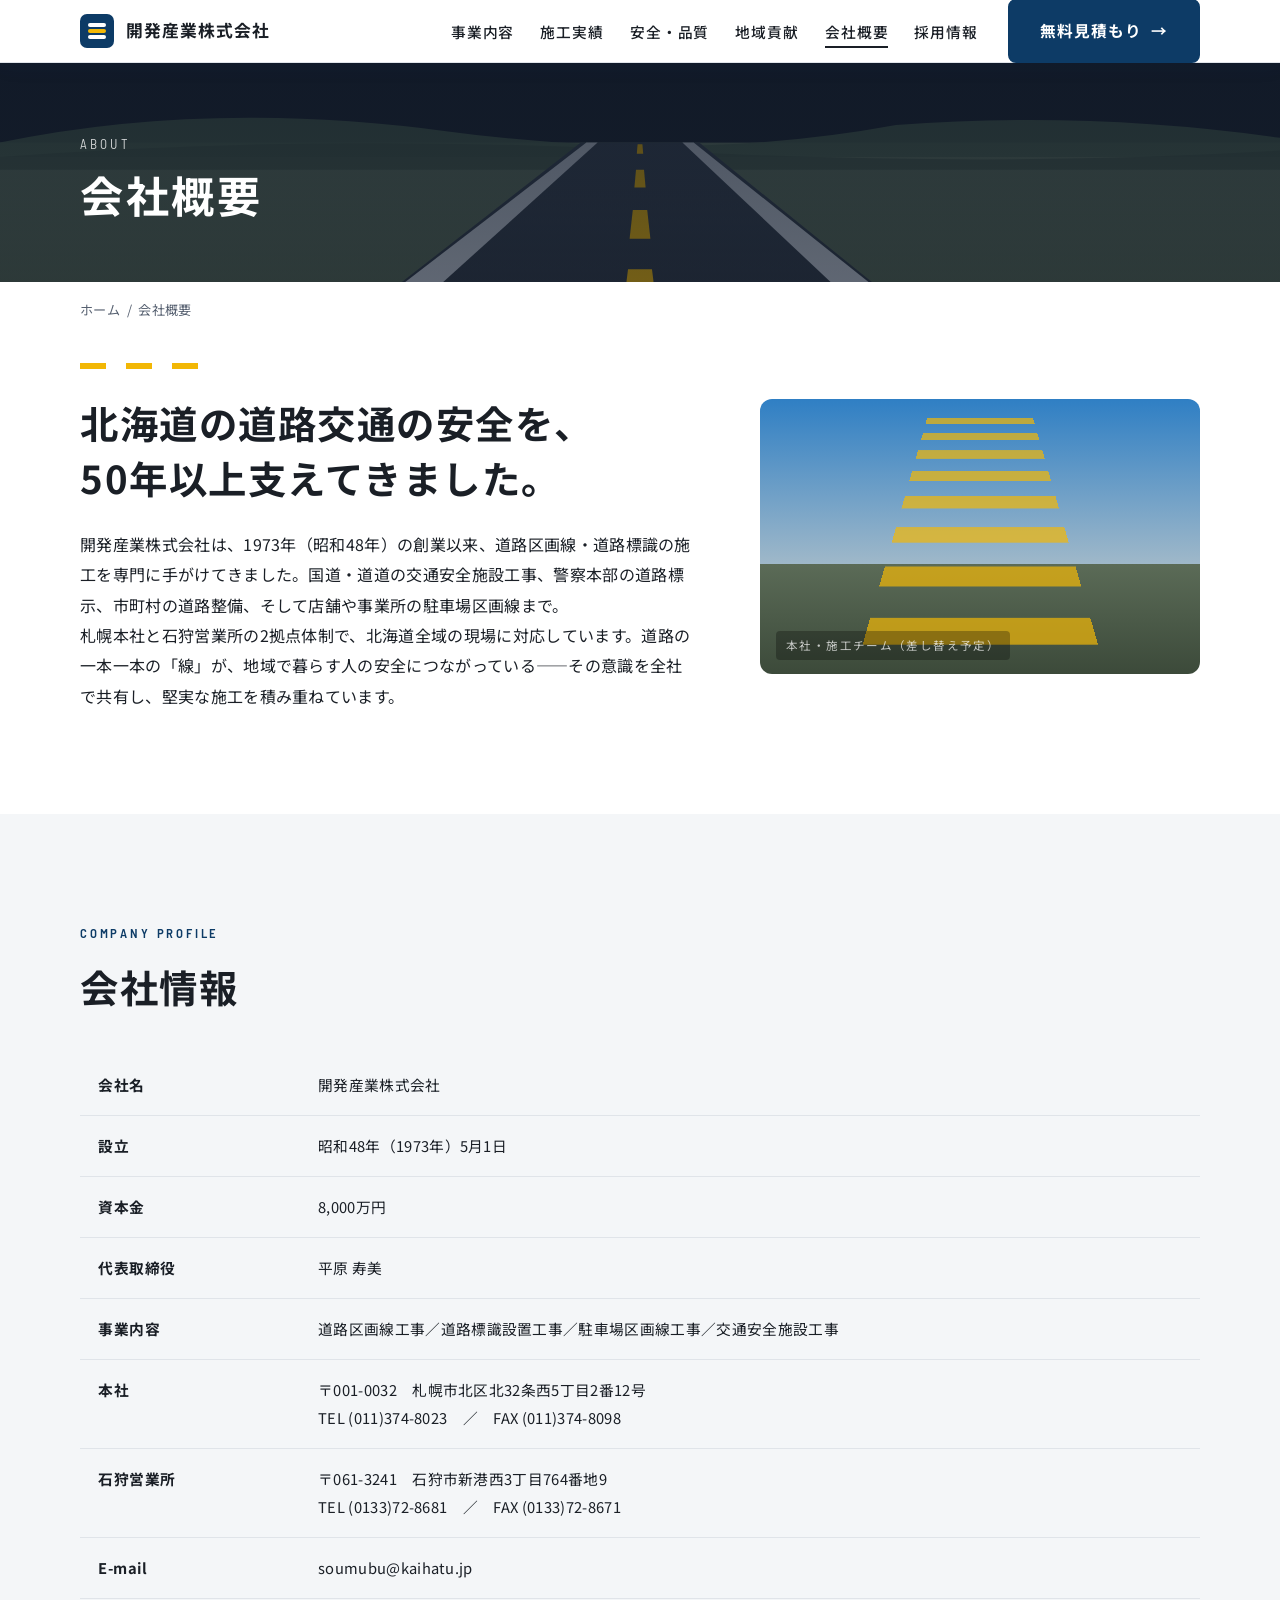
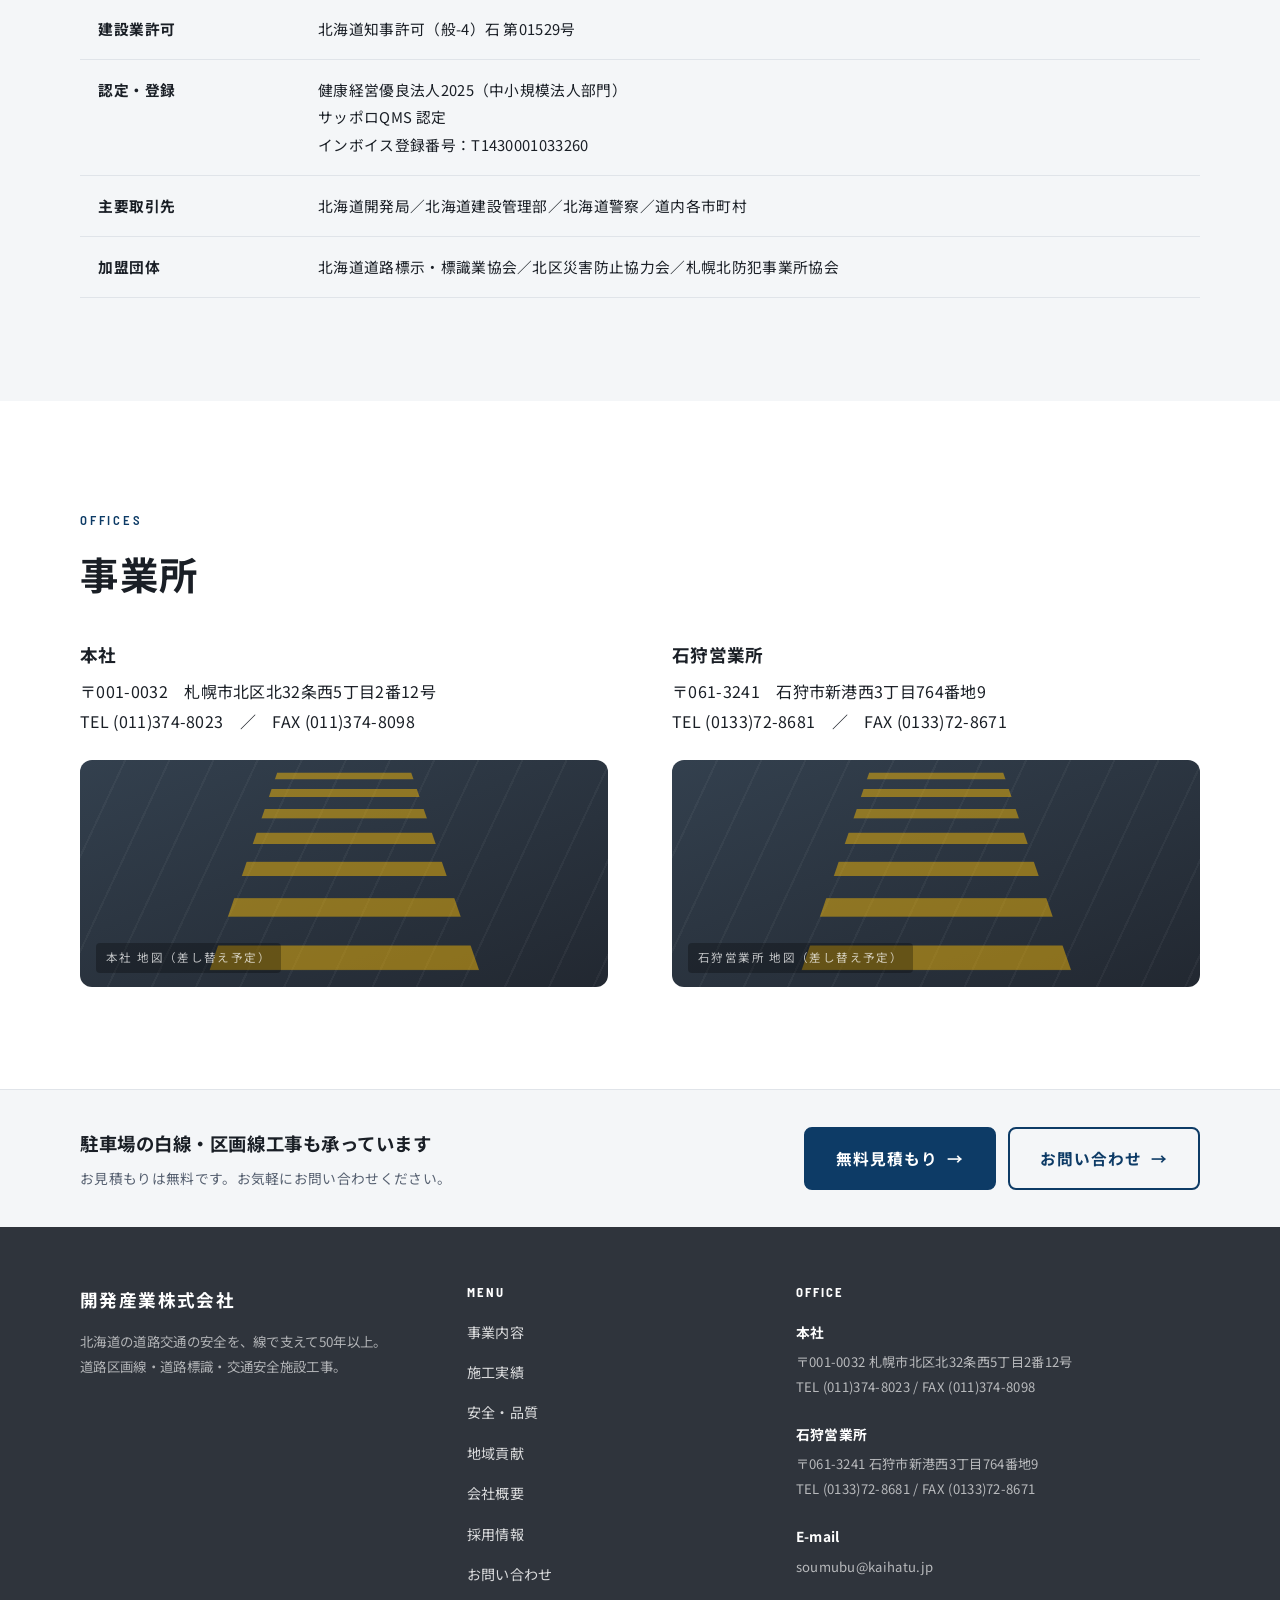
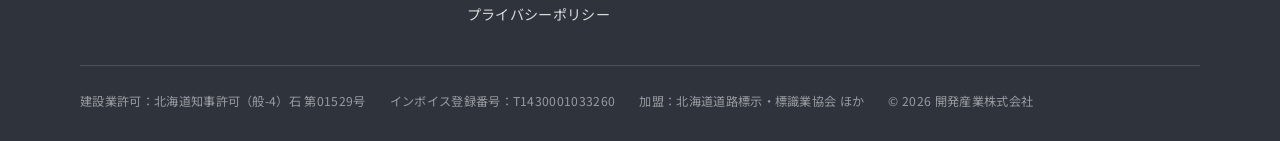
==== about.html @ c60a8283 "Initial commit" ====
<!DOCTYPE html>
<html lang="ja">
<head>
<meta charset="UTF-8">
<meta name="viewport" content="width=device-width, initial-scale=1">
<title>会社概要｜開発産業株式会社</title>
<meta name="description" content="開発産業株式会社の会社概要。1973年（昭和48年）創業、資本金8,000万円。北海道札幌市の道路区画線工事・道路標識設置工事の専門会社。建設業許可・認定・主要取引先を掲載。">
<link rel="preconnect" href="https://fonts.googleapis.com">
<link rel="preconnect" href="https://fonts.gstatic.com" crossorigin>
<link href="https://fonts.googleapis.com/css2?family=Barlow+Semi+Condensed:wght@500;600;700&family=Noto+Sans+JP:wght@400;500;700&display=swap" rel="stylesheet">
<link rel="stylesheet" href="assets/css/style.css">
</head>
<body>
<a class="skip-link" href="#main">本文へスキップ</a>

<header class="site-header is-sub">
  <div class="container">
    <a class="brand" href="index.html" aria-label="開発産業株式会社 トップページ">
      <span class="brand__mark"><span></span></span>
      <span class="brand__name">開発産業株式会社</span>
    </a>
    <button class="nav-toggle" aria-label="メニューを開く" aria-expanded="false" aria-controls="gnav"><span></span><span></span><span></span></button>
    <nav class="gnav" id="gnav" aria-label="グローバルナビゲーション">
      <ul class="gnav__list">
        <li><a href="business.html">事業内容</a></li>
        <li><a href="works.html">施工実績</a></li>
        <li><a href="safety.html">安全・品質</a></li>
        <li><a href="contribution.html">地域貢献</a></li>
        <li><a href="about.html" aria-current="page">会社概要</a></li>
        <li><a href="recruit.html">採用情報</a></li>
      </ul>
      <div class="gnav__cta">
        <a class="btn" href="contact.html">無料見積もり<span class="arw" aria-hidden="true">→</span></a>
      </div>
    </nav>
  </div>
</header>
<div class="nav-scrim" aria-hidden="true"></div>

<main id="main">
  <section class="page-hero">
    <div class="container">
      <p class="page-hero__en">About</p>
      <h1 class="page-hero__title">会社概要</h1>
    </div>
  </section>
  <div class="container"><nav class="breadcrumb" aria-label="パンくずリスト"><a href="index.html">ホーム</a><span aria-hidden="true">/</span>会社概要</nav></div>

  <section class="section" style="padding-top:24px">
    <div class="container">
      <div class="split split--7-5">
        <div class="reveal">
          <div class="roadline" aria-hidden="true"></div>
          <h2 class="section-title">北海道の道路交通の安全を、<br>50年以上支えてきました。</h2>
          <p>開発産業株式会社は、1973年（昭和48年）の創業以来、道路区画線・道路標識の施工を専門に手がけてきました。国道・道道の交通安全施設工事、警察本部の道路標示、市町村の道路整備、そして店舗や事業所の駐車場区画線まで。</p>
          <p>札幌本社と石狩営業所の2拠点体制で、北海道全域の現場に対応しています。道路の一本一本の「線」が、地域で暮らす人の安全につながっている——その意識を全社で共有し、堅実な施工を積み重ねています。</p>
        </div>
        <div class="reveal d1"><div class="media media--sky" data-label="本社・施工チーム（差し替え予定）"></div></div>
      </div>
    </div>
  </section>

  <section class="section section--soft" aria-labelledby="outline-h">
    <div class="container">
      <p class="eyebrow">Company profile</p>
      <h2 class="section-title" id="outline-h">会社情報</h2>
      <div class="table-scroll mt-m reveal">
        <table class="dl-table">
          <tbody>
            <tr><th>会社名</th><td>開発産業株式会社</td></tr>
            <tr><th>設立</th><td>昭和48年（1973年）5月1日</td></tr>
            <tr><th>資本金</th><td>8,000万円</td></tr>
            <tr><th>代表取締役</th><td>平原 寿美</td></tr>
            <tr><th>事業内容</th><td>道路区画線工事／道路標識設置工事／駐車場区画線工事／交通安全施設工事</td></tr>
            <tr><th>本社</th><td>〒001-0032　札幌市北区北32条西5丁目2番12号<br>TEL (011)374-8023　／　FAX (011)374-8098</td></tr>
            <tr><th>石狩営業所</th><td>〒061-3241　石狩市新港西3丁目764番地9<br>TEL (0133)72-8681　／　FAX (0133)72-8671</td></tr>
            <tr><th>E-mail</th><td>soumubu@kaihatu.jp</td></tr>
            <tr><th>建設業許可</th><td>北海道知事許可（般-4）石 第01529号</td></tr>
            <tr><th>認定・登録</th><td>健康経営優良法人2025（中小規模法人部門）<br>サッポロQMS 認定<br>インボイス登録番号：T1430001033260</td></tr>
            <tr><th>主要取引先</th><td>北海道開発局／北海道建設管理部／北海道警察／道内各市町村</td></tr>
            <tr><th>加盟団体</th><td>北海道道路標示・標識業協会／北区災害防止協力会／札幌北防犯事業所協会</td></tr>
          </tbody>
        </table>
      </div>
    </div>
  </section>

  <section class="section" aria-labelledby="offices-h">
    <div class="container">
      <p class="eyebrow">Offices</p>
      <h2 class="section-title" id="offices-h">事業所</h2>
      <div class="split mt-m">
        <div class="reveal">
          <h3 style="font-size:1.1rem;margin-bottom:8px">本社</h3>
          <p>〒001-0032　札幌市北区北32条西5丁目2番12号<br>TEL (011)374-8023　／　FAX (011)374-8098</p>
          <div class="media media--wide mt-s" data-label="本社 地図（差し替え予定）"></div>
        </div>
        <div class="reveal d1">
          <h3 style="font-size:1.1rem;margin-bottom:8px">石狩営業所</h3>
          <p>〒061-3241　石狩市新港西3丁目764番地9<br>TEL (0133)72-8681　／　FAX (0133)72-8671</p>
          <div class="media media--wide mt-s" data-label="石狩営業所 地図（差し替え予定）"></div>
        </div>
      </div>
    </div>
  </section>
</main>

<section class="cta-mini">
  <div class="container cta-mini__inner">
    <div class="cta-mini__txt">
      <b>駐車場の白線・区画線工事も承っています</b>
      <span>お見積もりは無料です。お気軽にお問い合わせください。</span>
    </div>
    <div class="cta-mini__btns">
      <a class="btn" href="contact.html">無料見積もり<span class="arw" aria-hidden="true">→</span></a>
      <a class="btn btn--outline" href="contact.html">お問い合わせ<span class="arw" aria-hidden="true">→</span></a>
    </div>
  </div>
</section>

<footer class="site-footer">
  <div class="container">
    <div class="footer-top">
      <div class="footer-brand">
        <div class="footer-brand__name">開発産業株式会社</div>
        <p>北海道の道路交通の安全を、線で支えて50年以上。<br>道路区画線・道路標識・交通安全施設工事。</p>
      </div>
      <nav class="footer-nav" aria-label="フッターナビゲーション">
        <h4>Menu</h4>
        <ul>
          <li><a href="business.html">事業内容</a></li>
          <li><a href="works.html">施工実績</a></li>
          <li><a href="safety.html">安全・品質</a></li>
          <li><a href="contribution.html">地域貢献</a></li>
          <li><a href="about.html">会社概要</a></li>
          <li><a href="recruit.html">採用情報</a></li>
          <li><a href="contact.html">お問い合わせ</a></li>
          <li><a href="privacy.html">プライバシーポリシー</a></li>
        </ul>
      </nav>
      <div class="footer-office">
        <h4>Office</h4>
        <div class="footer-office__block"><b>本社</b><p>〒001-0032 札幌市北区北32条西5丁目2番12号<br>TEL (011)374-8023 / FAX (011)374-8098</p></div>
        <div class="footer-office__block"><b>石狩営業所</b><p>〒061-3241 石狩市新港西3丁目764番地9<br>TEL (0133)72-8681 / FAX (0133)72-8671</p></div>
        <div class="footer-office__block"><b>E-mail</b><p>soumubu@kaihatu.jp</p></div>
      </div>
    </div>
    <div class="footer-bottom">
      <span>建設業許可：北海道知事許可（般-4）石 第01529号</span>
      <span>インボイス登録番号：T1430001033260</span>
      <span>加盟：北海道道路標示・標識業協会 ほか</span>
      <span>&copy; <span data-year>2026</span> 開発産業株式会社</span>
    </div>
  </div>
</footer>

<script src="assets/js/main.js"></script>
</body>
</html>
---- assets/css/style.css ----
/* =============================================================
   開発産業株式会社 — サイト共通スタイル
   デザイン方針: REFERENCE_ANALYSIS.md 18章に準拠
   ベース白 / テキスト濃グレー / アクセント濃紺(信頼・安全)
   路面標示イエローは差し色のみ / 角丸統一 / 余白大きめ
   ============================================================= */

/* ---------- design tokens ---------- */
:root{
  --c-bg:        #ffffff;
  --c-bg-soft:   #f4f6f8;
  --c-bg-softer: #eef1f4;
  --c-text:      #1a1f26;
  --c-text-mut:  #566070;
  --c-line:      #e0e4e9;
  --c-accent:    #0d3b66;   /* 濃紺 = 信頼 / 安全 */
  --c-accent-d:  #09294a;
  --c-link:      #1560bd;
  --c-asphalt:   #23272d;   /* アスファルト調 */
  --c-asphalt-2: #2f343c;
  --c-yellow:    #f2b705;   /* 路面標示イエロー(限定) */

  --maxw: 1200px;
  --radius: 12px;
  --radius-s: 8px;
  --gutter: 20px;

  --space-section: clamp(64px, 8vw, 120px);

  --font-jp: "Noto Sans JP", "Hiragino Kaku Gothic ProN", "Yu Gothic", "Meiryo", sans-serif;
  --font-en: "Barlow Semi Condensed", "Arial Narrow", var(--font-jp);

  --ease: cubic-bezier(.22,1,.36,1);
  --header-h: 76px;
}

*,*::before,*::after{ box-sizing:border-box; }

html{ scroll-behavior:smooth; -webkit-text-size-adjust:100%; }

body{
  margin:0;
  font-family:var(--font-jp);
  font-size:16px;
  line-height:1.9;
  color:var(--c-text);
  background:var(--c-bg);
  letter-spacing:.02em;
  -webkit-font-smoothing:antialiased;
}

img{ max-width:100%; height:auto; display:block; }
a{ color:inherit; text-decoration:none; }
h1,h2,h3,h4{ line-height:1.45; font-weight:700; margin:0; }
p{ margin:0; }
ul{ margin:0; padding:0; list-style:none; }

.skip-link{
  position:absolute; left:12px; top:-60px; z-index:200;
  background:var(--c-accent); color:#fff; padding:10px 18px; border-radius:var(--radius-s);
  transition:top .2s var(--ease);
}
.skip-link:focus{ top:12px; }

/* ---------- layout helpers ---------- */
.container{
  width:100%;
  max-width:var(--maxw);
  margin-inline:auto;
  padding-inline:var(--gutter);
}
@media (min-width:1024px){
  .container{ padding-inline:40px; }
}

.section{ padding-block:var(--space-section); }
.section--soft{ background:var(--c-bg-soft); }

.eyebrow{
  display:inline-block;
  font-family:var(--font-en);
  font-size:.8rem;
  font-weight:600;
  letter-spacing:.22em;
  text-transform:uppercase;
  color:var(--c-accent);
  margin-bottom:14px;
}
.section-title{
  font-size:clamp(1.55rem, 1.05rem + 1.9vw, 2.4rem);
  letter-spacing:.04em;
  margin-bottom:.6em;
}
.lead{
  font-size:clamp(1.02rem, .98rem + .4vw, 1.2rem);
  color:var(--c-text-mut);
  max-width:44em;
}

/* road-line divider (道路センターライン風・限定使用) */
.roadline{
  height:6px; width:0;
  background:repeating-linear-gradient(90deg,var(--c-yellow) 0 26px,transparent 26px 46px);
  transition:width 1.1s var(--ease);
  margin-bottom:26px;
}
.is-visible .roadline,.roadline.is-visible{ width:120px; }

/* ---------- buttons ---------- */
.btn{
  --bg:var(--c-accent); --fg:#fff;
  display:inline-flex; align-items:center; gap:.6em;
  padding:15px 30px;
  font-family:var(--font-jp); font-size:.98rem; font-weight:700;
  letter-spacing:.06em;
  color:var(--fg); background:var(--bg);
  border:2px solid var(--bg); border-radius:var(--radius-s);
  cursor:pointer;
  transition:background .25s var(--ease),transform .25s var(--ease),color .25s var(--ease);
}
.btn .arw{ transition:transform .25s var(--ease); }
.btn:hover{ background:var(--c-accent-d); border-color:var(--c-accent-d); }
.btn:hover .arw{ transform:translateX(4px); }
.btn--outline{ --bg:transparent; --fg:var(--c-accent); border-color:var(--c-accent); }
.btn--outline:hover{ --fg:#fff; background:var(--c-accent); }
.btn--light{ --bg:#fff; --fg:var(--c-accent); border-color:#fff; }
.btn--light:hover{ background:transparent; --fg:#fff; border-color:#fff; }
.btn--lg{ padding:18px 40px; font-size:1.02rem; }

.textlink{
  display:inline-flex; align-items:center; gap:.5em;
  font-weight:700; color:var(--c-accent); letter-spacing:.06em;
}
.textlink .arw{ transition:transform .25s var(--ease); }
.textlink:hover .arw{ transform:translateX(4px); }

/* =============================================================
   HEADER
   ============================================================= */
.site-header{
  position:fixed; inset:0 0 auto 0; z-index:100;
  height:var(--header-h);
  display:flex; align-items:center;
  background:rgba(255,255,255,0);
  transition:background .3s var(--ease),height .3s var(--ease),box-shadow .3s var(--ease);
}
.site-header .container{ display:flex; align-items:center; justify-content:space-between; gap:24px; }
.site-header.is-solid,
.site-header.is-sub{
  background:#fff;
  height:62px;
  box-shadow:0 1px 0 var(--c-line),0 6px 20px rgba(13,59,102,.06);
}

.brand{ display:flex; align-items:center; gap:12px; }
.brand__mark{
  width:34px; height:34px; flex:none;
  border-radius:7px;
  background:var(--c-accent);
  display:grid; place-items:center;
}
.brand__mark span{
  display:block; width:18px; height:4px; border-radius:2px;
  background:var(--c-yellow);
  box-shadow:0 6px 0 #fff, 0 -6px 0 #fff;
}
.brand__name{ font-weight:700; font-size:1.05rem; letter-spacing:.06em; color:var(--c-text); white-space:nowrap; }
.site-header:not(.is-solid):not(.is-sub) .brand__name{ color:#fff; }
.site-header:not(.is-solid):not(.is-sub) .brand__mark{ background:#fff; }
.site-header:not(.is-solid):not(.is-sub) .brand__mark span{ background:var(--c-accent); box-shadow:0 6px 0 #fff,0 -6px 0 #fff; }

.gnav{ display:flex; align-items:center; gap:30px; }
.gnav__list{ display:flex; gap:26px; }
.gnav__list a{
  font-size:.92rem; font-weight:500; letter-spacing:.06em; color:var(--c-text);
  padding:6px 0; position:relative;
}
.site-header:not(.is-solid):not(.is-sub) .gnav__list a{ color:#fff; }
.gnav__list a::after{
  content:""; position:absolute; left:0; right:100%; bottom:0; height:2px;
  background:currentColor; transition:right .28s var(--ease);
}
.gnav__list a:hover::after,.gnav__list a[aria-current="page"]::after{ right:0; }

.nav-toggle{
  display:none;
  width:44px; height:44px; border:0; background:transparent; cursor:pointer;
  flex-direction:column; justify-content:center; gap:6px; padding:0;
}
.nav-toggle span{ display:block; height:2px; width:26px; background:var(--c-text); transition:.3s var(--ease); }
.site-header:not(.is-solid):not(.is-sub) .nav-toggle span{ background:#fff; }

@media (max-width:1023px){
  .nav-toggle{ display:flex; }
  .gnav{
    position:fixed; inset:0 0 0 auto; width:min(84vw,360px);
    background:#fff; flex-direction:column; align-items:stretch; justify-content:flex-start;
    gap:0; padding:88px 28px 32px;
    transform:translateX(100%); transition:transform .35s var(--ease);
    box-shadow:-20px 0 50px rgba(0,0,0,.15);
  }
  body.nav-open .gnav{ transform:translateX(0); }
  .gnav__list{ flex-direction:column; gap:0; }
  .gnav__list a{ color:var(--c-text) !important; padding:16px 4px; border-bottom:1px solid var(--c-line); font-size:1rem; }
  .gnav__list a::after{ display:none; }
  .gnav__cta{ margin-top:24px; display:flex; flex-direction:column; gap:12px; }
  .gnav__cta .btn{ justify-content:center; }
  body.nav-open{ overflow:hidden; }
  .nav-scrim{ position:fixed; inset:0; background:rgba(10,20,35,.45); opacity:0; visibility:hidden; transition:.3s; z-index:99; }
  body.nav-open .nav-scrim{ opacity:1; visibility:visible; }
}

/* =============================================================
   HERO (TOP)
   ============================================================= */
.hero{
  position:relative; min-height:88vh; display:flex; align-items:flex-end;
  padding-top:var(--header-h); overflow:hidden;
  color:#fff;
}
.hero__bg{ position:absolute; inset:0; z-index:0; }
.hero__scene{
  position:absolute; inset:0; opacity:0;
  background-size:cover; background-position:center bottom;
  animation:heroZoom 20s linear infinite alternate;
  transition:opacity 1.2s var(--ease);
}
.hero__scene.is-active{ opacity:1; }
.hero__scene--a{ background-image:linear-gradient(180deg,#123a6b 0%,#1f5c9c 45%,#6f86a0 62%,transparent 62%); }
.hero__scene--b{ background-image:linear-gradient(180deg,#0d3b66 0%,#2f7fc4 46%,#9fb8c9 62%,transparent 62%); }
.hero__scene--c{ background-image:linear-gradient(180deg,#0a1f3a 0%,#274c78 38%,#c98a4b 60%,transparent 60%); }
.hero__road{ position:absolute; inset:0; background:url("../img/hero-road.svg") center bottom/cover no-repeat; }
.hero__scrim{ position:absolute; inset:0; background:linear-gradient(180deg,rgba(6,17,34,.35) 0%,rgba(6,17,34,0) 30%,rgba(6,17,34,.55) 100%); z-index:1; }

@keyframes heroZoom{ from{ transform:scale(1); } to{ transform:scale(1.07); } }

.hero__inner{ position:relative; z-index:2; width:100%; padding-bottom:clamp(48px,7vw,96px); }
.hero__eyebrow{
  font-family:var(--font-en); letter-spacing:.24em; text-transform:uppercase;
  font-size:.82rem; font-weight:600; margin-bottom:18px; opacity:.92;
}
.hero__title{
  font-size:clamp(2rem, 1.1rem + 3.7vw, 3.6rem);
  letter-spacing:.06em; text-shadow:0 2px 24px rgba(0,0,0,.35);
  margin-bottom:.5em;
}
.hero__sub{ font-size:clamp(.95rem,.9rem + .4vw,1.15rem); font-weight:500; letter-spacing:.08em; margin-bottom:.4em; }
.hero__company{ font-size:.95rem; letter-spacing:.14em; opacity:.85; }

.hero__badges{
  display:grid; grid-template-columns:repeat(4,1fr); gap:1px;
  margin-top:clamp(28px,4vw,44px);
  background:rgba(255,255,255,.22);
  border:1px solid rgba(255,255,255,.22); border-radius:var(--radius-s);
  overflow:hidden;
}
.hero__badge{ background:rgba(9,25,45,.5); backdrop-filter:blur(3px); padding:16px 18px; }
.hero__badge b{ display:block; font-size:1.15rem; font-weight:700; letter-spacing:.04em; }
.hero__badge span{ font-size:.78rem; color:rgba(255,255,255,.8); letter-spacing:.04em; }

.hero__cue{
  position:absolute; left:50%; bottom:0; z-index:2;
  width:2px; height:64px; transform:translateX(-50%);
  background:repeating-linear-gradient(180deg,#fff 0 8px,transparent 8px 16px);
  animation:cueMove 1.8s linear infinite;
}
@keyframes cueMove{ from{ background-position:0 0; } to{ background-position:0 16px; } }

@media (max-width:700px){
  .hero{ min-height:86vh; }
  .hero__badges{ grid-template-columns:repeat(2,1fr); }
}

/* =============================================================
   PAGE HERO (下層)
   ============================================================= */
.page-hero{
  position:relative; padding:calc(var(--header-h) + 56px) 0 56px;
  background:var(--c-asphalt) url("../img/hero-road.svg") center/cover no-repeat;
  color:#fff; overflow:hidden;
}
.page-hero::after{ content:""; position:absolute; inset:0; background:linear-gradient(180deg,rgba(9,20,38,.72),rgba(9,20,38,.55)); }
.page-hero .container{ position:relative; z-index:1; }
.page-hero__en{ font-family:var(--font-en); letter-spacing:.24em; text-transform:uppercase; font-size:.82rem; color:rgba(255,255,255,.8); }
.page-hero__title{ font-size:clamp(1.7rem,1.2rem + 2.4vw,2.7rem); letter-spacing:.06em; margin-top:6px; }

.breadcrumb{ padding:16px 0; font-size:.82rem; color:var(--c-text-mut); }
.breadcrumb a:hover{ color:var(--c-accent); }
.breadcrumb span{ margin:0 .5em; }

/* =============================================================
   NEWS
   ============================================================= */
.news{ display:grid; grid-template-columns:280px 1fr; gap:40px; }
.news__list li{ border-top:1px solid var(--c-line); }
.news__list li:last-child{ border-bottom:1px solid var(--c-line); }
.news__list a{ display:grid; grid-template-columns:120px 96px 1fr; gap:18px; align-items:center; padding:20px 4px; transition:background .2s; }
.news__list a:hover{ background:var(--c-bg-soft); }
.news__date{ font-family:var(--font-en); color:var(--c-text-mut); letter-spacing:.06em; }
.news__tag{ font-size:.74rem; text-align:center; padding:3px 0; border:1px solid var(--c-accent); color:var(--c-accent); border-radius:4px; letter-spacing:.06em; }
.news__ttl{ font-size:.96rem; }
@media (max-width:860px){
  .news{ grid-template-columns:1fr; gap:24px; }
  .news__list a{ grid-template-columns:96px 1fr; grid-template-areas:"date tag" "ttl ttl"; row-gap:8px; }
  .news__date{ grid-area:date; } .news__tag{ grid-area:tag; width:88px; } .news__ttl{ grid-area:ttl; }
}

/* =============================================================
   ABOUT / 2カラム
   ============================================================= */
.split{ display:grid; grid-template-columns:1fr 1fr; gap:clamp(32px,5vw,72px); align-items:center; }
.split--7-5{ grid-template-columns:7fr 5fr; }
.split__media{ position:relative; border-radius:var(--radius); overflow:hidden; }
@media (max-width:860px){ .split,.split--7-5{ grid-template-columns:1fr; } }

/* media placeholder (道路モチーフ / 実写差し替え前提) */
.media{
  position:relative; aspect-ratio:16/10; border-radius:var(--radius); overflow:hidden;
  background:
    repeating-linear-gradient(115deg,rgba(255,255,255,.04) 0 2px,transparent 2px 40px),
    linear-gradient(160deg,#33404e 0%,#222831 100%);
}
.media::before{
  content:""; position:absolute; left:50%; bottom:-10%; width:34%; height:150%;
  transform:translateX(-50%) perspective(420px) rotateX(58deg);
  background:repeating-linear-gradient(180deg,var(--c-yellow) 0 22px,transparent 22px 52px);
  opacity:.5;
}
.media::after{
  content:attr(data-label);
  position:absolute; left:16px; bottom:14px;
  font-size:.72rem; letter-spacing:.12em; color:rgba(255,255,255,.72);
  background:rgba(0,0,0,.28); padding:4px 10px; border-radius:4px;
}
.media--sky{ background:linear-gradient(180deg,#2f7fc4,#9fb8c9 60%,#5b6b57 60%,#3c4a3a); }
.media--sky::before{ opacity:.7; }
.media--tall{ aspect-ratio:4/5; }
.media--wide{ aspect-ratio:21/9; }
.media--sq{ aspect-ratio:1/1; }

/* =============================================================
   NUMBERS (dark band)
   ============================================================= */
.numbers{
  background:var(--c-asphalt);
  background-image:repeating-linear-gradient(90deg,rgba(255,255,255,.03) 0 1px,transparent 1px 120px);
  color:#fff;
}
.numbers__grid{ display:grid; grid-template-columns:repeat(4,1fr); gap:1px; background:rgba(255,255,255,.12); border:1px solid rgba(255,255,255,.12); border-radius:var(--radius); overflow:hidden; }
.numbers__cell{ background:var(--c-asphalt); padding:34px 24px; text-align:center; }
.numbers__num{ font-family:var(--font-en); font-size:clamp(2rem,1.4rem + 2vw,3rem); font-weight:700; letter-spacing:.02em; color:#fff; }
.numbers__num .u{ font-size:.5em; margin-left:.15em; color:var(--c-yellow); }
.numbers__en{ font-family:var(--font-en); letter-spacing:.16em; text-transform:uppercase; font-size:.72rem; color:rgba(255,255,255,.6); margin-top:6px; }
.numbers__ja{ font-size:.86rem; color:rgba(255,255,255,.85); margin-top:4px; }
@media (max-width:860px){ .numbers__grid{ grid-template-columns:repeat(2,1fr); } }

/* =============================================================
   BUSINESS cards
   ============================================================= */
.biz{ display:grid; grid-template-columns:repeat(3,1fr); gap:28px; }
.biz__card{
  border:1px solid var(--c-line); border-radius:var(--radius); overflow:hidden; background:#fff;
  display:flex; flex-direction:column;
  transition:box-shadow .3s var(--ease),transform .3s var(--ease);
}
.biz__card:hover{ box-shadow:0 20px 44px rgba(13,59,102,.12); transform:translateY(-4px); }
.biz__media{ aspect-ratio:4/3; overflow:hidden; }
.biz__media .media{ height:100%; aspect-ratio:auto; border-radius:0; transition:transform .5s var(--ease); }
.biz__card:hover .biz__media .media{ transform:scale(1.04); }
.biz__body{ padding:24px 22px 26px; display:flex; flex-direction:column; gap:12px; flex:1; }
.biz__no{ font-family:var(--font-en); font-size:.78rem; letter-spacing:.2em; color:var(--c-accent); }
.biz__name{ font-size:1.2rem; letter-spacing:.04em; }
.biz__desc{ font-size:.9rem; color:var(--c-text-mut); flex:1; }
.biz__tags{ display:flex; flex-wrap:wrap; gap:6px; }
.biz__tags span{ font-size:.72rem; background:var(--c-bg-softer); color:var(--c-text-mut); padding:3px 10px; border-radius:999px; }
.biz__card .textlink{ margin-top:4px; font-size:.88rem; }
@media (max-width:860px){ .biz{ grid-template-columns:1fr; } }

/* =============================================================
   WORKS
   ============================================================= */
.works__head{ display:flex; align-items:flex-end; justify-content:space-between; gap:24px; margin-bottom:36px; }
.works__scroller{ display:grid; grid-auto-flow:column; grid-auto-columns:320px; gap:24px; overflow-x:auto; padding-bottom:14px; scroll-snap-type:x mandatory; }
.works__scroller::-webkit-scrollbar{ height:6px; }
.works__scroller::-webkit-scrollbar-thumb{ background:var(--c-line); border-radius:99px; }
.work-card{ scroll-snap-align:start; border:1px solid var(--c-line); border-radius:var(--radius); overflow:hidden; background:#fff; }
.work-card__media{ aspect-ratio:3/2; }
.work-card__body{ padding:18px 18px 20px; }
.work-card__meta{ display:flex; flex-wrap:wrap; gap:6px; margin-bottom:10px; }
.work-card__meta span{ font-size:.7rem; padding:3px 9px; border-radius:999px; letter-spacing:.04em; }
.tag-cat{ background:var(--c-accent); color:#fff; }
.tag-year{ background:var(--c-bg-softer); color:var(--c-text-mut); }
.work-card__title{ font-size:.92rem; line-height:1.6; }
.work-card__client{ margin-top:8px; font-size:.8rem; color:var(--c-text-mut); }
@media (max-width:860px){
  .works__head{ flex-direction:column; align-items:flex-start; gap:14px; }
  .works__scroller{ grid-auto-columns:82%; }
}

/* works page: grid + filter */
.filterbar{ display:flex; flex-wrap:wrap; gap:10px; margin-bottom:36px; }
.filterbar button{
  font:inherit; font-size:.85rem; letter-spacing:.04em;
  padding:9px 18px; border:1px solid var(--c-line); background:#fff; border-radius:999px; cursor:pointer;
  transition:.2s var(--ease);
}
.filterbar button[aria-pressed="true"]{ background:var(--c-accent); color:#fff; border-color:var(--c-accent); }
.works-grid{ display:grid; grid-template-columns:repeat(3,1fr); gap:26px; }
@media (max-width:900px){ .works-grid{ grid-template-columns:repeat(2,1fr); } }
@media (max-width:600px){ .works-grid{ grid-template-columns:1fr; } }
.year-block{ margin-top:56px; }
.year-block:first-of-type{ margin-top:0; }
.year-block__ttl{ font-family:var(--font-en); font-size:1.4rem; letter-spacing:.1em; color:var(--c-accent); border-bottom:2px solid var(--c-line); padding-bottom:10px; margin-bottom:26px; }

/* =============================================================
   SAFETY
   ============================================================= */
.certs{ display:flex; flex-wrap:wrap; gap:14px; margin-top:22px; }
.cert{ display:flex; align-items:center; gap:10px; border:1px solid var(--c-line); border-radius:var(--radius-s); padding:12px 16px; font-size:.82rem; }
.cert__ic{ width:32px; height:32px; border-radius:6px; background:var(--c-accent); display:grid; place-items:center; color:#fff; font-family:var(--font-en); font-size:.7rem; font-weight:700; }
.grid-media-3{ display:grid; grid-template-columns:repeat(3,1fr); gap:12px; }
.grid-media-2{ display:grid; grid-template-columns:repeat(2,1fr); gap:12px; }
@media (max-width:700px){ .grid-media-3{ grid-template-columns:1fr 1fr; } }

/* =============================================================
   CONTRIBUTION
   ============================================================= */
.contrib{ display:grid; grid-template-columns:1fr 1fr; gap:32px; }
.contrib__item{ border:1px solid var(--c-line); border-radius:var(--radius); overflow:hidden; background:#fff; }
.contrib__item .media{ aspect-ratio:16/10; border-radius:0; }
.contrib__body{ padding:22px 22px 26px; }
.contrib__date{ font-family:var(--font-en); font-size:.78rem; letter-spacing:.14em; color:var(--c-accent); }
.contrib__ttl{ font-size:1.08rem; margin:6px 0 10px; }
.contrib__txt{ font-size:.88rem; color:var(--c-text-mut); }
@media (max-width:860px){ .contrib{ grid-template-columns:1fr; } }

.timeline{ border-left:2px solid var(--c-line); margin-left:8px; }
.timeline li{ position:relative; padding:0 0 34px 30px; }
.timeline li::before{ content:""; position:absolute; left:-9px; top:4px; width:16px; height:16px; border-radius:50%; background:var(--c-accent); border:3px solid #fff; }
.timeline time{ font-family:var(--font-en); font-size:.82rem; letter-spacing:.1em; color:var(--c-accent); }
.timeline h3{ font-size:1rem; margin:4px 0 6px; }
.timeline p{ font-size:.88rem; color:var(--c-text-mut); }

/* =============================================================
   RECRUIT band
   ============================================================= */
.recruit-band{
  position:relative; color:#fff; overflow:hidden;
  background:var(--c-asphalt) url("../img/hero-road.svg") center/cover no-repeat;
}
.recruit-band::after{ content:""; position:absolute; inset:0; background:linear-gradient(110deg,rgba(9,22,42,.85) 0%,rgba(9,22,42,.55) 70%); }
.recruit-band .container{ position:relative; z-index:1; }
.recruit-band__grid{ display:grid; grid-template-columns:1.1fr .9fr; gap:48px; align-items:center; }
.recruit-points{ display:grid; gap:14px; }
.recruit-points li{ display:flex; gap:12px; align-items:flex-start; font-size:.92rem; }
.recruit-points .mk{ color:var(--c-yellow); font-weight:700; flex:none; }
@media (max-width:860px){ .recruit-band__grid{ grid-template-columns:1fr; gap:28px; } }

/* =============================================================
   CONTACT / CTA
   ============================================================= */
.cta-band{ background:var(--c-accent); color:#fff; }
.cta-band__grid{ display:grid; grid-template-columns:1fr 1fr; gap:44px; align-items:center; }
.cta-band h2{ font-size:clamp(1.4rem,1.1rem + 1.4vw,2rem); letter-spacing:.04em; }
.cta-band p{ margin-top:10px; color:rgba(255,255,255,.86); }
.cta-band__actions{ display:flex; flex-wrap:wrap; gap:14px; margin-top:24px; }
.cta-phone{ font-family:var(--font-en); }
.cta-phone b{ font-size:1.7rem; letter-spacing:.04em; display:block; }
.cta-phone span{ font-size:.8rem; color:rgba(255,255,255,.8); }
@media (max-width:860px){ .cta-band__grid{ grid-template-columns:1fr; gap:22px; } }

/* mini CTA (全ページ フッター直上) */
.cta-mini{ background:var(--c-bg-soft); border-top:1px solid var(--c-line); }
.cta-mini__inner{ display:flex; align-items:center; justify-content:space-between; gap:24px; flex-wrap:wrap; padding-block:36px; }
.cta-mini__txt b{ font-size:1.15rem; letter-spacing:.03em; }
.cta-mini__txt span{ display:block; font-size:.86rem; color:var(--c-text-mut); margin-top:4px; }
.cta-mini__btns{ display:flex; gap:12px; flex-wrap:wrap; }

/* =============================================================
   FORM
   ============================================================= */
.form{ display:grid; gap:18px; max-width:640px; }
.form__row{ display:grid; gap:6px; }
.form label{ font-size:.86rem; font-weight:700; letter-spacing:.04em; }
.form label .req{ color:#c0392b; font-size:.78rem; margin-left:.4em; }
.form input,.form textarea{
  font:inherit; padding:13px 14px; border:1px solid var(--c-line); border-radius:var(--radius-s);
  background:#fff; width:100%; transition:border-color .2s;
}
.form input:focus,.form textarea:focus{ outline:2px solid var(--c-accent); outline-offset:1px; border-color:var(--c-accent); }
.form textarea{ min-height:150px; resize:vertical; }
.cta-band .form input,.cta-band .form textarea{ border-color:rgba(255,255,255,.4); background:rgba(255,255,255,.12); color:#fff; }
.cta-band .form input::placeholder,.cta-band .form textarea::placeholder{ color:rgba(255,255,255,.7); }
.form__note{ font-size:.8rem; color:var(--c-text-mut); }

/* =============================================================
   TABLES (会社概要 / 採用)
   ============================================================= */
.dl-table{ width:100%; border-collapse:collapse; }
.dl-table th,.dl-table td{ text-align:left; padding:16px 18px; border-bottom:1px solid var(--c-line); vertical-align:top; font-size:.92rem; }
.dl-table th{ width:220px; font-weight:700; background:var(--c-bg-soft); letter-spacing:.04em; }
@media (max-width:640px){
  .dl-table th,.dl-table td{ display:block; width:100%; border:0; padding:10px 14px; }
  .dl-table th{ padding-bottom:2px; }
  .dl-table tr{ display:block; border-bottom:1px solid var(--c-line); padding:8px 0; }
}
.compare-table{ width:100%; border-collapse:collapse; font-size:.9rem; }
.compare-table th,.compare-table td{ border:1px solid var(--c-line); padding:14px 16px; text-align:left; vertical-align:top; }
.compare-table thead th{ background:var(--c-accent); color:#fff; text-align:center; }
.compare-table tbody th{ background:var(--c-bg-soft); white-space:nowrap; }
.table-scroll{ overflow-x:auto; }

/* =============================================================
   FOOTER
   ============================================================= */
.site-footer{ background:var(--c-asphalt-2); color:rgba(255,255,255,.82); padding-block:56px 28px; }
.site-footer a:hover{ color:#fff; }
.footer-top{ display:grid; grid-template-columns:1.2fr 1fr 1.4fr; gap:40px; padding-bottom:36px; border-bottom:1px solid rgba(255,255,255,.14); }
.footer-brand__name{ color:#fff; font-size:1.1rem; font-weight:700; letter-spacing:.08em; }
.footer-brand p{ font-size:.84rem; margin-top:12px; color:rgba(255,255,255,.62); }
.footer-nav h4,.footer-office h4{ color:#fff; font-size:.8rem; letter-spacing:.16em; text-transform:uppercase; font-family:var(--font-en); margin-bottom:14px; }
.footer-nav ul{ display:grid; gap:10px; }
.footer-nav a{ font-size:.88rem; }
.footer-office__block+ .footer-office__block{ margin-top:18px; }
.footer-office b{ color:#fff; font-weight:700; font-size:.86rem; }
.footer-office p{ font-size:.82rem; color:rgba(255,255,255,.66); margin-top:4px; }
.footer-bottom{ padding-top:24px; display:flex; flex-wrap:wrap; gap:8px 24px; font-size:.76rem; color:rgba(255,255,255,.5); }
@media (max-width:860px){ .footer-top{ grid-template-columns:1fr; gap:28px; } }

/* =============================================================
   reveal on scroll
   ============================================================= */
.reveal{ opacity:0; transform:translateY(26px); transition:opacity .7s var(--ease),transform .7s var(--ease); }
.reveal.is-visible{ opacity:1; transform:none; }
.reveal.d1{ transition-delay:.08s; }
.reveal.d2{ transition-delay:.16s; }
.reveal.d3{ transition-delay:.24s; }

@media (prefers-reduced-motion:reduce){
  *,*::before,*::after{ animation-duration:.001s !important; animation-iteration-count:1 !important; transition-duration:.001s !important; }
  .reveal{ opacity:1; transform:none; }
  html{ scroll-behavior:auto; }
}

/* generic prose */
.prose h2{ font-size:1.5rem; margin:2em 0 .8em; letter-spacing:.03em; }
.prose h2:first-child{ margin-top:0; }
.prose h3{ font-size:1.15rem; margin:1.6em 0 .5em; }
.prose p{ margin:1em 0; }
.prose ul{ list-style:disc; padding-left:1.4em; margin:1em 0; }
.prose ul li{ margin:.4em 0; }
.stack-lg > * + *{ margin-top:var(--space-section); }
.mt-s{ margin-top:24px; } .mt-m{ margin-top:40px; }
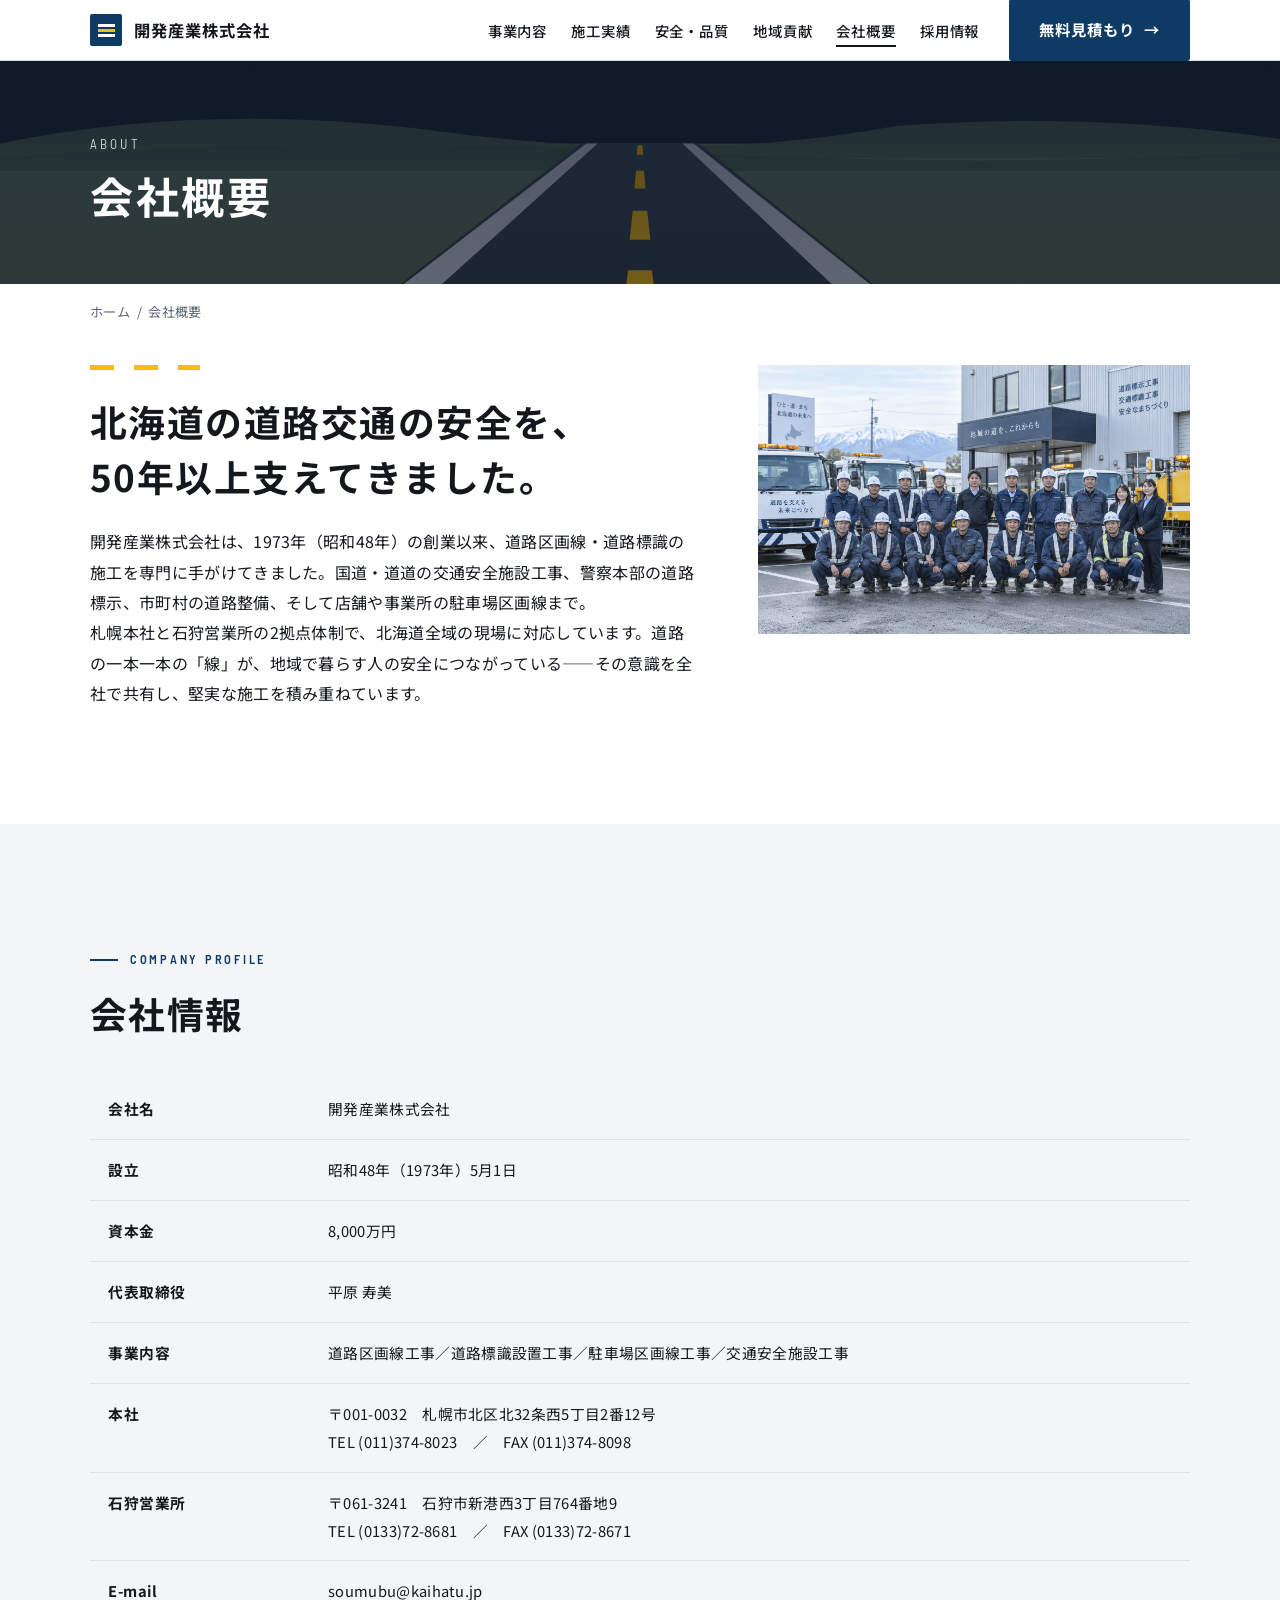
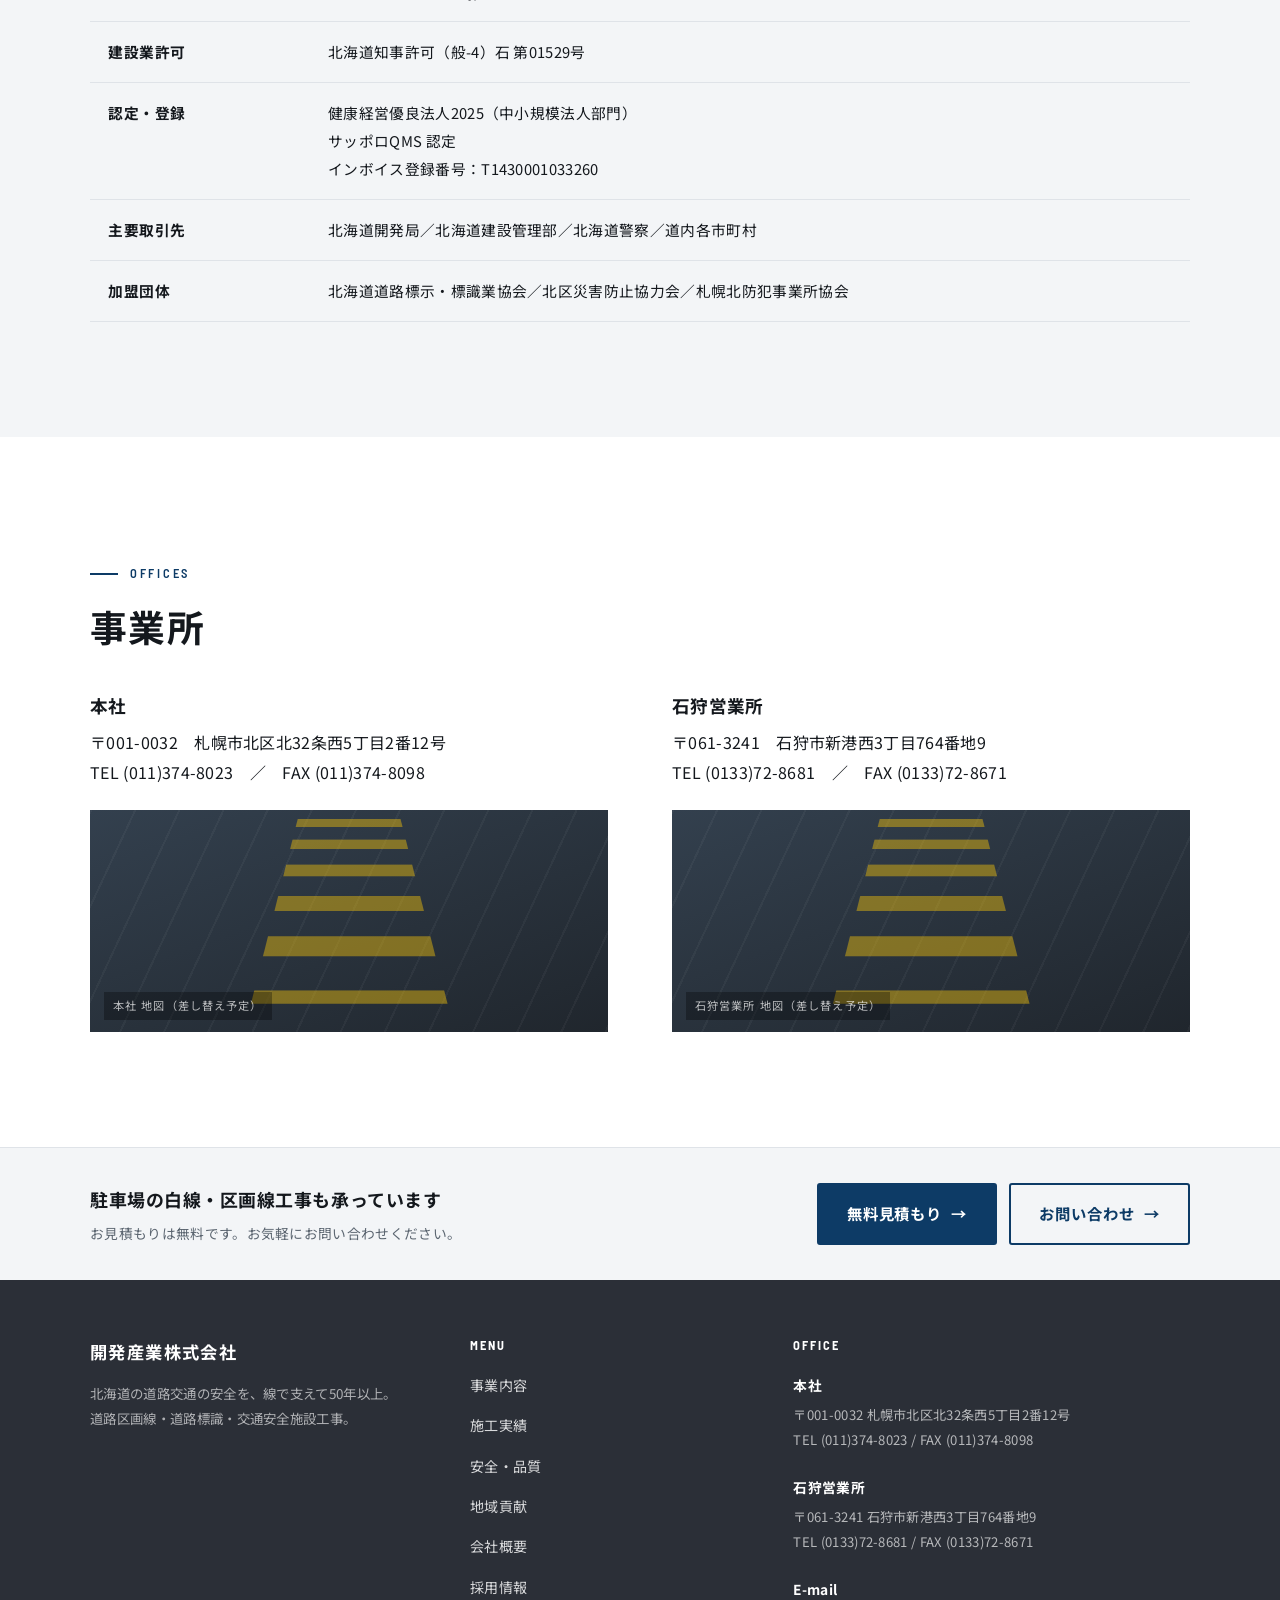
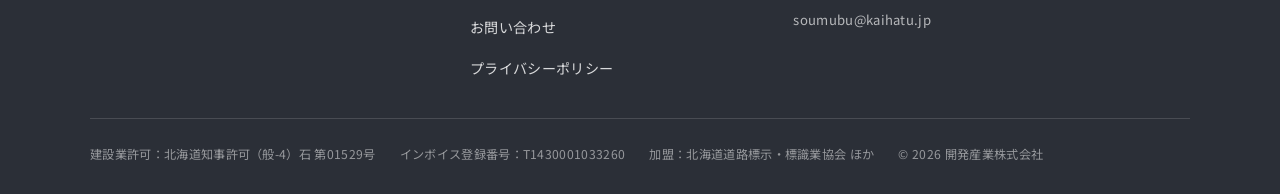
==== commit 4b92f51b: "サイト更新" ====
--- a/about.html
+++ b/about.html
@@ -55,7 +55,7 @@
           <p>開発産業株式会社は、1973年（昭和48年）の創業以来、道路区画線・道路標識の施工を専門に手がけてきました。国道・道道の交通安全施設工事、警察本部の道路標示、市町村の道路整備、そして店舗や事業所の駐車場区画線まで。</p>
           <p>札幌本社と石狩営業所の2拠点体制で、北海道全域の現場に対応しています。道路の一本一本の「線」が、地域で暮らす人の安全につながっている——その意識を全社で共有し、堅実な施工を積み重ねています。</p>
         </div>
-        <div class="reveal d1"><div class="media media--sky" data-label="本社・施工チーム（差し替え予定）"></div></div>
+        <div class="reveal d1"><div class="media media--sky"><img src="assets/img/band/band-recruit.jpg" alt="社屋前に集合した開発産業の施工チーム" loading="lazy"></div></div>
       </div>
     </div>
   </section>
--- a/assets/css/style.css
+++ b/assets/css/style.css
@@ -1,31 +1,36 @@
 /* =============================================================
-   開発産業株式会社 — サイト共通スタイル
-   デザイン方針: REFERENCE_ANALYSIS.md 18章に準拠
-   ベース白 / テキスト濃グレー / アクセント濃紺(信頼・安全)
-   路面標示イエローは差し色のみ / 角丸統一 / 余白大きめ
+   開発産業株式会社 — サイト共通スタイル  v2 (Editorial)
+   方針: REFERENCE_ANALYSIS.md 18章に準拠しつつ、
+   AI生成的な「3列カード反復」から脱却。
+   ・白 / 濃グレー文字 / 濃紺アクセント(信頼・安全)
+   ・路面標示イエローは差し色のみ
+   ・角丸は最小(公共インフラの直線性) / 写真は主役 / 余白に強弱
+   ・セクションごとに情報の性格に合ったレイアウトを使う
    ============================================================= */
 
 /* ---------- design tokens ---------- */
 :root{
   --c-bg:        #ffffff;
-  --c-bg-soft:   #f4f6f8;
-  --c-bg-softer: #eef1f4;
-  --c-text:      #1a1f26;
-  --c-text-mut:  #566070;
-  --c-line:      #e0e4e9;
+  --c-bg-soft:   #f3f5f7;
+  --c-bg-softer: #e9edf1;
+  --c-text:      #14181d;
+  --c-text-mut:  #5b6570;
+  --c-line:      #dfe3e8;
   --c-accent:    #0d3b66;   /* 濃紺 = 信頼 / 安全 */
-  --c-accent-d:  #09294a;
+  --c-accent-d:  #082a4a;
   --c-link:      #1560bd;
-  --c-asphalt:   #23272d;   /* アスファルト調 */
-  --c-asphalt-2: #2f343c;
-  --c-yellow:    #f2b705;   /* 路面標示イエロー(限定) */
-
-  --maxw: 1200px;
-  --radius: 12px;
-  --radius-s: 8px;
-  --gutter: 20px;
-
-  --space-section: clamp(64px, 8vw, 120px);
+  --c-asphalt:   #20242b;   /* アスファルト調 */
+  --c-asphalt-2: #2b2f37;
+  --c-yellow:    #f2c007;   /* 路面標示イエロー(限定) */
+
+  --maxw:      1180px;   /* 標準コンテナ */
+  --maxw-wide: 1420px;   /* 写真を大胆に使うコンテナ */
+  --measure:   64ch;     /* 本文の最大行長(≈ 680–720px) */
+
+  --radius:   3px;       /* UI要素のみ。写真は原則 0 */
+  --gutter:   20px;
+
+  --space-section: clamp(72px, 9vw, 148px);
 
   --font-jp: "Noto Sans JP", "Hiragino Kaku Gothic ProN", "Yu Gothic", "Meiryo", sans-serif;
   --font-en: "Barlow Semi Condensed", "Arial Narrow", var(--font-jp);
@@ -46,77 +51,107 @@
   color:var(--c-text);
   background:var(--c-bg);
   letter-spacing:.02em;
+  overflow-x:hidden;                 /* ブリード写真用 */
   -webkit-font-smoothing:antialiased;
 }
 
 img{ max-width:100%; height:auto; display:block; }
 a{ color:inherit; text-decoration:none; }
-h1,h2,h3,h4{ line-height:1.45; font-weight:700; margin:0; }
+h1,h2,h3,h4{ line-height:1.5; font-weight:700; margin:0; word-break:keep-all; overflow-wrap:normal; text-wrap:pretty; }
 p{ margin:0; }
 ul{ margin:0; padding:0; list-style:none; }
 
 .skip-link{
   position:absolute; left:12px; top:-60px; z-index:200;
-  background:var(--c-accent); color:#fff; padding:10px 18px; border-radius:var(--radius-s);
+  background:var(--c-accent); color:#fff; padding:10px 18px; border-radius:var(--radius);
   transition:top .2s var(--ease);
 }
 .skip-link:focus{ top:12px; }
 
 /* ---------- layout helpers ---------- */
 .container{
-  width:100%;
-  max-width:var(--maxw);
-  margin-inline:auto;
-  padding-inline:var(--gutter);
-}
-@media (min-width:1024px){
-  .container{ padding-inline:40px; }
-}
+  width:100%; max-width:var(--maxw);
+  margin-inline:auto; padding-inline:var(--gutter);
+}
+.container--wide{ max-width:var(--maxw-wide); }
+@media (min-width:1024px){ .container{ padding-inline:40px; } }
 
 .section{ padding-block:var(--space-section); }
 .section--soft{ background:var(--c-bg-soft); }
-
-.eyebrow{
-  display:inline-block;
-  font-family:var(--font-en);
-  font-size:.8rem;
-  font-weight:600;
-  letter-spacing:.22em;
-  text-transform:uppercase;
-  color:var(--c-accent);
-  margin-bottom:14px;
-}
-.section-title{
-  font-size:clamp(1.55rem, 1.05rem + 1.9vw, 2.4rem);
-  letter-spacing:.04em;
-  margin-bottom:.6em;
-}
-.lead{
-  font-size:clamp(1.02rem, .98rem + .4vw, 1.2rem);
-  color:var(--c-text-mut);
-  max-width:44em;
-}
+.section--tight{ padding-block:clamp(48px,6vw,88px); }
+
+.measure{ max-width:var(--measure); }
+.mt-s{ margin-top:22px; } .mt-m{ margin-top:38px; } .mt-l{ margin-top:clamp(40px,6vw,72px); }
+.stack-lg > * + *{ margin-top:var(--space-section); }
+
+/* ---------- section heads (3 variants) ---------- */
+/* 1) 基本: 先頭に短い罫 + 英字ラベル + 日本語見出し */
+.sec-h .en{
+  font-family:var(--font-en); font-weight:600; font-size:.78rem;
+  letter-spacing:.24em; text-transform:uppercase; color:var(--c-accent);
+  display:flex; align-items:center; gap:14px;
+}
+.sec-h .en::before{ content:""; width:32px; height:2px; background:var(--c-accent); }
+.sec-h .ttl{
+  font-size:clamp(1.5rem, 1.05rem + 1.8vw, 2.35rem);
+  letter-spacing:.04em; margin-top:16px; text-wrap:pretty; max-width:22ch;
+}
+.sec-h--light .en{ color:#9fc0e0; } .sec-h--light .en::before{ background:#9fc0e0; }
+.sec-h--light .ttl{ color:#fff; }
+
+/* 2) 縦組みラベル (ABOUT 等) */
+.sec-h--side{ position:relative; padding-left:0; }
+@media (min-width:1024px){
+  .sec-h--side{ padding-left:52px; }
+  .sec-h--side .en{
+    writing-mode:vertical-rl; position:absolute; left:0; top:2px;
+    letter-spacing:.32em; gap:16px;
+  }
+  .sec-h--side .en::before{ width:2px; height:34px; }
+}
+
+/* 3) 大型英字ディスプレイ (WORKS 等) */
+.sec-h--big .en{
+  font-family:var(--font-en); font-weight:700;
+  font-size:clamp(2rem, 1.4rem + 2.4vw, 3.3rem); letter-spacing:.03em;
+  text-transform:uppercase; color:var(--c-accent); display:block;
+}
+.sec-h--big .ttl{ font-size:clamp(1.1rem,1rem + .5vw,1.35rem); margin-top:8px; color:var(--c-text-mut); font-weight:500; max-width:none; text-wrap:initial; }
+
+/* road-marking style section number */
+.signo{
+  font-family:var(--font-en); font-weight:700; line-height:1;
+  font-size:clamp(2.4rem, 1.6rem + 3.4vw, 4.6rem); color:var(--c-accent);
+}
+.signo::after{ content:""; display:block; width:44px; height:6px; background:var(--c-yellow); margin-top:14px; }
+.signo--light{ color:#fff; }
+
+.lead{ font-size:clamp(1.02rem,.98rem + .4vw,1.18rem); color:var(--c-text-mut); max-width:var(--measure); }
+.eyebrow{                            /* 下層ページ後方互換 */
+  display:inline-flex; align-items:center; gap:12px;
+  font-family:var(--font-en); font-size:.78rem; font-weight:600;
+  letter-spacing:.22em; text-transform:uppercase; color:var(--c-accent); margin-bottom:14px;
+}
+.eyebrow::before{ content:""; width:28px; height:2px; background:currentColor; }
+.section-title{ font-size:clamp(1.5rem,1.05rem + 1.8vw,2.3rem); letter-spacing:.04em; margin-bottom:.6em; text-wrap:pretty; max-width:24ch; }
 
 /* road-line divider (道路センターライン風・限定使用) */
 .roadline{
-  height:6px; width:0;
-  background:repeating-linear-gradient(90deg,var(--c-yellow) 0 26px,transparent 26px 46px);
-  transition:width 1.1s var(--ease);
-  margin-bottom:26px;
-}
-.is-visible .roadline,.roadline.is-visible{ width:120px; }
+  height:5px; width:0;
+  background:repeating-linear-gradient(90deg,var(--c-yellow) 0 24px,transparent 24px 44px);
+  transition:width 1s var(--ease); margin-bottom:24px;
+}
+.is-visible .roadline,.roadline.is-visible{ width:110px; }
 
 /* ---------- buttons ---------- */
 .btn{
   --bg:var(--c-accent); --fg:#fff;
   display:inline-flex; align-items:center; gap:.6em;
-  padding:15px 30px;
-  font-family:var(--font-jp); font-size:.98rem; font-weight:700;
-  letter-spacing:.06em;
-  color:var(--fg); background:var(--bg);
-  border:2px solid var(--bg); border-radius:var(--radius-s);
-  cursor:pointer;
-  transition:background .25s var(--ease),transform .25s var(--ease),color .25s var(--ease);
+  padding:14px 28px;
+  font-family:var(--font-jp); font-size:.96rem; font-weight:700; letter-spacing:.06em;
+  color:var(--fg); background:var(--bg); white-space:nowrap;
+  border:2px solid var(--bg); border-radius:var(--radius); cursor:pointer;
+  transition:background .25s var(--ease),color .25s var(--ease),border-color .25s var(--ease);
 }
 .btn .arw{ transition:transform .25s var(--ease); }
 .btn:hover{ background:var(--c-accent-d); border-color:var(--c-accent-d); }
@@ -125,12 +160,11 @@
 .btn--outline:hover{ --fg:#fff; background:var(--c-accent); }
 .btn--light{ --bg:#fff; --fg:var(--c-accent); border-color:#fff; }
 .btn--light:hover{ background:transparent; --fg:#fff; border-color:#fff; }
-.btn--lg{ padding:18px 40px; font-size:1.02rem; }
-
-.textlink{
-  display:inline-flex; align-items:center; gap:.5em;
-  font-weight:700; color:var(--c-accent); letter-spacing:.06em;
-}
+.btn--ghost{ --bg:transparent; --fg:#fff; border-color:rgba(255,255,255,.6); }
+.btn--ghost:hover{ background:#fff; --fg:var(--c-accent); border-color:#fff; }
+.btn--lg{ padding:17px 38px; font-size:1rem; }
+
+.textlink{ display:inline-flex; align-items:center; gap:.5em; font-weight:700; color:var(--c-accent); letter-spacing:.06em; }
 .textlink .arw{ transition:transform .25s var(--ease); }
 .textlink:hover .arw{ transform:translateX(4px); }
 
@@ -138,66 +172,40 @@
    HEADER
    ============================================================= */
 .site-header{
-  position:fixed; inset:0 0 auto 0; z-index:100;
-  height:var(--header-h);
-  display:flex; align-items:center;
-  background:rgba(255,255,255,0);
+  position:fixed; inset:0 0 auto 0; z-index:100; height:var(--header-h);
+  display:flex; align-items:center; background:rgba(255,255,255,0);
   transition:background .3s var(--ease),height .3s var(--ease),box-shadow .3s var(--ease);
 }
 .site-header .container{ display:flex; align-items:center; justify-content:space-between; gap:24px; }
-.site-header.is-solid,
-.site-header.is-sub{
-  background:#fff;
-  height:62px;
-  box-shadow:0 1px 0 var(--c-line),0 6px 20px rgba(13,59,102,.06);
-}
-
+.site-header.is-solid,.site-header.is-sub{
+  background:#fff; height:60px; box-shadow:0 1px 0 var(--c-line);
+}
 .brand{ display:flex; align-items:center; gap:12px; }
-.brand__mark{
-  width:34px; height:34px; flex:none;
-  border-radius:7px;
-  background:var(--c-accent);
-  display:grid; place-items:center;
-}
-.brand__mark span{
-  display:block; width:18px; height:4px; border-radius:2px;
-  background:var(--c-yellow);
-  box-shadow:0 6px 0 #fff, 0 -6px 0 #fff;
-}
-.brand__name{ font-weight:700; font-size:1.05rem; letter-spacing:.06em; color:var(--c-text); white-space:nowrap; }
+.brand__mark{ width:32px; height:32px; flex:none; border-radius:2px; background:var(--c-accent); display:grid; place-items:center; }
+.brand__mark span{ display:block; width:17px; height:3px; background:var(--c-yellow); box-shadow:0 5px 0 #fff, 0 -5px 0 #fff; }
+.brand__name{ font-weight:700; font-size:1.02rem; letter-spacing:.06em; color:var(--c-text); white-space:nowrap; }
 .site-header:not(.is-solid):not(.is-sub) .brand__name{ color:#fff; }
 .site-header:not(.is-solid):not(.is-sub) .brand__mark{ background:#fff; }
-.site-header:not(.is-solid):not(.is-sub) .brand__mark span{ background:var(--c-accent); box-shadow:0 6px 0 #fff,0 -6px 0 #fff; }
+.site-header:not(.is-solid):not(.is-sub) .brand__mark span{ background:var(--c-accent); box-shadow:0 5px 0 rgba(255,255,255,.9),0 -5px 0 rgba(255,255,255,.9); }
 
 .gnav{ display:flex; align-items:center; gap:30px; }
-.gnav__list{ display:flex; gap:26px; }
-.gnav__list a{
-  font-size:.92rem; font-weight:500; letter-spacing:.06em; color:var(--c-text);
-  padding:6px 0; position:relative;
-}
+.gnav__list{ display:flex; gap:24px; }
+.gnav__list a{ font-size:.9rem; font-weight:500; letter-spacing:.06em; color:var(--c-text); padding:6px 0; position:relative; }
 .site-header:not(.is-solid):not(.is-sub) .gnav__list a{ color:#fff; }
-.gnav__list a::after{
-  content:""; position:absolute; left:0; right:100%; bottom:0; height:2px;
-  background:currentColor; transition:right .28s var(--ease);
-}
+.gnav__list a::after{ content:""; position:absolute; left:0; right:100%; bottom:0; height:2px; background:currentColor; transition:right .28s var(--ease); }
 .gnav__list a:hover::after,.gnav__list a[aria-current="page"]::after{ right:0; }
 
-.nav-toggle{
-  display:none;
-  width:44px; height:44px; border:0; background:transparent; cursor:pointer;
-  flex-direction:column; justify-content:center; gap:6px; padding:0;
-}
+.nav-toggle{ display:none; width:44px; height:44px; border:0; background:transparent; cursor:pointer; flex-direction:column; justify-content:center; gap:6px; padding:0; }
 .nav-toggle span{ display:block; height:2px; width:26px; background:var(--c-text); transition:.3s var(--ease); }
 .site-header:not(.is-solid):not(.is-sub) .nav-toggle span{ background:#fff; }
 
 @media (max-width:1023px){
   .nav-toggle{ display:flex; }
   .gnav{
-    position:fixed; inset:0 0 0 auto; width:min(84vw,360px);
-    background:#fff; flex-direction:column; align-items:stretch; justify-content:flex-start;
-    gap:0; padding:88px 28px 32px;
-    transform:translateX(100%); transition:transform .35s var(--ease);
-    box-shadow:-20px 0 50px rgba(0,0,0,.15);
+    position:fixed; inset:0 0 0 auto; width:min(84vw,360px); background:#fff;
+    flex-direction:column; align-items:stretch; justify-content:flex-start;
+    gap:0; padding:88px 28px 32px; transform:translateX(100%);
+    transition:transform .35s var(--ease); box-shadow:-20px 0 50px rgba(0,0,0,.15);
   }
   body.nav-open .gnav{ transform:translateX(0); }
   .gnav__list{ flex-direction:column; gap:0; }
@@ -211,290 +219,303 @@
 }
 
 /* =============================================================
-   HERO (TOP)
+   HERO (TOP)  — 写真 + 短いコピー + 1行説明 + CTA1つ
    ============================================================= */
 .hero{
-  position:relative; min-height:88vh; display:flex; align-items:flex-end;
-  padding-top:var(--header-h); overflow:hidden;
-  color:#fff;
+  position:relative; min-height:92vh; display:flex; align-items:flex-end;
+  padding-top:var(--header-h); overflow:hidden; color:#fff;
 }
 .hero__bg{ position:absolute; inset:0; z-index:0; }
 .hero__scene{
-  position:absolute; inset:0; opacity:0;
-  background-size:cover; background-position:center bottom;
-  animation:heroZoom 20s linear infinite alternate;
-  transition:opacity 1.2s var(--ease);
+  position:absolute; inset:0; opacity:0; background-size:cover; background-position:center bottom;
+  animation:heroZoom 22s linear infinite alternate; transition:opacity 1.2s var(--ease);
 }
 .hero__scene.is-active{ opacity:1; }
-.hero__scene--a{ background-image:linear-gradient(180deg,#123a6b 0%,#1f5c9c 45%,#6f86a0 62%,transparent 62%); }
-.hero__scene--b{ background-image:linear-gradient(180deg,#0d3b66 0%,#2f7fc4 46%,#9fb8c9 62%,transparent 62%); }
-.hero__scene--c{ background-image:linear-gradient(180deg,#0a1f3a 0%,#274c78 38%,#c98a4b 60%,transparent 60%); }
-.hero__road{ position:absolute; inset:0; background:url("../img/hero-road.svg") center bottom/cover no-repeat; }
-.hero__scrim{ position:absolute; inset:0; background:linear-gradient(180deg,rgba(6,17,34,.35) 0%,rgba(6,17,34,0) 30%,rgba(6,17,34,.55) 100%); z-index:1; }
-
+.hero__scene--a{ background-image:url("../img/hero/hero-01.jpg"); }
+.hero__scene--b{ background-image:url("../img/hero/hero-02.jpg"); }
+.hero__scene--c{ background-image:url("../img/hero/hero-03.jpg"); }
+/* 実写ヒーロー導入により、道路モチーフSVGの重ね描きは非表示（写真内に実際の道路があるため） */
+.hero__road{ display:none; }
+.hero__scrim{ position:absolute; inset:0; z-index:1; background:linear-gradient(180deg,rgba(6,17,34,.34) 0%,rgba(6,17,34,0) 26%,rgba(6,17,34,.6) 100%); }
 @keyframes heroZoom{ from{ transform:scale(1); } to{ transform:scale(1.07); } }
 
-.hero__inner{ position:relative; z-index:2; width:100%; padding-bottom:clamp(48px,7vw,96px); }
-.hero__eyebrow{
-  font-family:var(--font-en); letter-spacing:.24em; text-transform:uppercase;
-  font-size:.82rem; font-weight:600; margin-bottom:18px; opacity:.92;
-}
-.hero__title{
-  font-size:clamp(2rem, 1.1rem + 3.7vw, 3.6rem);
-  letter-spacing:.06em; text-shadow:0 2px 24px rgba(0,0,0,.35);
-  margin-bottom:.5em;
-}
-.hero__sub{ font-size:clamp(.95rem,.9rem + .4vw,1.15rem); font-weight:500; letter-spacing:.08em; margin-bottom:.4em; }
-.hero__company{ font-size:.95rem; letter-spacing:.14em; opacity:.85; }
-
-.hero__badges{
-  display:grid; grid-template-columns:repeat(4,1fr); gap:1px;
-  margin-top:clamp(28px,4vw,44px);
-  background:rgba(255,255,255,.22);
-  border:1px solid rgba(255,255,255,.22); border-radius:var(--radius-s);
-  overflow:hidden;
-}
-.hero__badge{ background:rgba(9,25,45,.5); backdrop-filter:blur(3px); padding:16px 18px; }
-.hero__badge b{ display:block; font-size:1.15rem; font-weight:700; letter-spacing:.04em; }
-.hero__badge span{ font-size:.78rem; color:rgba(255,255,255,.8); letter-spacing:.04em; }
-
+.hero__inner{ position:relative; z-index:2; width:100%; padding-bottom:clamp(56px,8vw,110px); }
+.hero__eyebrow{ font-family:var(--font-en); letter-spacing:.24em; text-transform:uppercase; font-size:.8rem; font-weight:600; margin-bottom:20px; opacity:.92; }
+.hero__title{ font-size:clamp(2.1rem, 1.1rem + 4vw, 3.9rem); letter-spacing:.06em; text-shadow:0 2px 24px rgba(0,0,0,.32); margin-bottom:.44em; text-wrap:pretty; }
+.hero__sub{ font-size:clamp(.95rem,.9rem + .4vw,1.15rem); font-weight:500; letter-spacing:.06em; max-width:34ch; }
+.hero__meta{ margin-top:22px; font-size:.82rem; letter-spacing:.06em; color:rgba(255,255,255,.82); }
+.hero__meta span{ white-space:nowrap; }
+.hero__meta i{ font-style:normal; margin:0 .7em; color:rgba(255,255,255,.4); }
+.hero__cta{ margin-top:30px; }
 .hero__cue{
-  position:absolute; left:50%; bottom:0; z-index:2;
-  width:2px; height:64px; transform:translateX(-50%);
-  background:repeating-linear-gradient(180deg,#fff 0 8px,transparent 8px 16px);
-  animation:cueMove 1.8s linear infinite;
+  position:absolute; left:50%; bottom:0; z-index:2; width:2px; height:60px; transform:translateX(-50%);
+  background:repeating-linear-gradient(180deg,#fff 0 8px,transparent 8px 16px); animation:cueMove 1.8s linear infinite;
 }
 @keyframes cueMove{ from{ background-position:0 0; } to{ background-position:0 16px; } }
-
-@media (max-width:700px){
-  .hero{ min-height:86vh; }
-  .hero__badges{ grid-template-columns:repeat(2,1fr); }
-}
+@media (max-width:700px){ .hero{ min-height:88vh; } .hero__meta i{ display:block; height:0; margin:.2em 0; } }
 
 /* =============================================================
    PAGE HERO (下層)
    ============================================================= */
 .page-hero{
   position:relative; padding:calc(var(--header-h) + 56px) 0 56px;
-  background:var(--c-asphalt) url("../img/hero-road.svg") center/cover no-repeat;
-  color:#fff; overflow:hidden;
+  background:var(--c-asphalt) url("../img/hero-road.svg") center/cover no-repeat; color:#fff; overflow:hidden;
 }
 .page-hero::after{ content:""; position:absolute; inset:0; background:linear-gradient(180deg,rgba(9,20,38,.72),rgba(9,20,38,.55)); }
 .page-hero .container{ position:relative; z-index:1; }
 .page-hero__en{ font-family:var(--font-en); letter-spacing:.24em; text-transform:uppercase; font-size:.82rem; color:rgba(255,255,255,.8); }
 .page-hero__title{ font-size:clamp(1.7rem,1.2rem + 2.4vw,2.7rem); letter-spacing:.06em; margin-top:6px; }
-
 .breadcrumb{ padding:16px 0; font-size:.82rem; color:var(--c-text-mut); }
 .breadcrumb a:hover{ color:var(--c-accent); }
 .breadcrumb span{ margin:0 .5em; }
 
 /* =============================================================
-   NEWS
-   ============================================================= */
-.news{ display:grid; grid-template-columns:280px 1fr; gap:40px; }
-.news__list li{ border-top:1px solid var(--c-line); }
-.news__list li:last-child{ border-bottom:1px solid var(--c-line); }
-.news__list a{ display:grid; grid-template-columns:120px 96px 1fr; gap:18px; align-items:center; padding:20px 4px; transition:background .2s; }
-.news__list a:hover{ background:var(--c-bg-soft); }
-.news__date{ font-family:var(--font-en); color:var(--c-text-mut); letter-spacing:.06em; }
-.news__tag{ font-size:.74rem; text-align:center; padding:3px 0; border:1px solid var(--c-accent); color:var(--c-accent); border-radius:4px; letter-spacing:.06em; }
-.news__ttl{ font-size:.96rem; }
-@media (max-width:860px){
-  .news{ grid-template-columns:1fr; gap:24px; }
-  .news__list a{ grid-template-columns:96px 1fr; grid-template-areas:"date tag" "ttl ttl"; row-gap:8px; }
-  .news__date{ grid-area:date; } .news__tag{ grid-area:tag; width:88px; } .news__ttl{ grid-area:ttl; }
-}
-
-/* =============================================================
-   ABOUT / 2カラム
-   ============================================================= */
-.split{ display:grid; grid-template-columns:1fr 1fr; gap:clamp(32px,5vw,72px); align-items:center; }
+   NEWS BAR  (FV直下の細い1行)
+   ============================================================= */
+.newsbar{ background:#fff; border-bottom:1px solid var(--c-line); }
+.newsbar__row{ display:flex; align-items:center; gap:22px; padding-block:15px; }
+.newsbar__k{ font-family:var(--font-en); font-weight:700; letter-spacing:.18em; color:var(--c-accent); font-size:.76rem; flex:none; }
+.newsbar__date{ font-family:var(--font-en); color:var(--c-text-mut); font-size:.82rem; flex:none; letter-spacing:.04em; }
+.newsbar__t{ flex:1 1 auto; min-width:0; font-size:.9rem; white-space:nowrap; overflow:hidden; text-overflow:ellipsis; }
+.newsbar__t:hover{ color:var(--c-accent); }
+.newsbar__more{ flex:none; font-size:.78rem; font-weight:700; color:var(--c-accent); letter-spacing:.06em; }
+@media (max-width:640px){
+  .newsbar__row{ flex-wrap:wrap; gap:6px 14px; }
+  .newsbar__t{ flex-basis:100%; white-space:normal; }
+}
+
+/* =============================================================
+   EDITORIAL split  (写真 × 文章 / 左右非対称・交互)
+   ============================================================= */
+.edito{ display:grid; grid-template-columns:1fr 1fr; align-items:start; gap:clamp(28px,5vw,80px); }
+.edito--center{ align-items:center; }
+
+/* 汎用 2カラム (下層ページ: 会社概要 / 品質 / お問い合わせ 等) */
+.split{ display:grid; grid-template-columns:1fr 1fr; gap:clamp(28px,5vw,64px); align-items:start; }
 .split--7-5{ grid-template-columns:7fr 5fr; }
-.split__media{ position:relative; border-radius:var(--radius); overflow:hidden; }
 @media (max-width:860px){ .split,.split--7-5{ grid-template-columns:1fr; } }
 
-/* media placeholder (道路モチーフ / 実写差し替え前提) */
+/* 事業ブロックの小さな連番ラベル (business.html) */
+.biz__no{ font-family:var(--font-en); font-weight:700; font-size:.82rem; letter-spacing:.22em; color:var(--c-accent); display:block; margin-bottom:8px; }
+.edito--wide{ grid-template-columns:1.15fr .85fr; }
+.edito__body{ max-width:var(--measure); }
+.edito__body .signo{ margin-bottom:22px; }
+.edito__body p + p{ margin-top:1.1em; }
+.edito__media{ position:relative; }
+/* 写真をテキストコンテナから外側へはみ出させる(予測可能な固定量) */
+@media (min-width:1200px){
+  .edito__media.bleed-l{ margin-left:calc((var(--maxw) - var(--maxw-wide)) / 2); }
+  .edito__media.bleed-r{ margin-right:calc((var(--maxw) - var(--maxw-wide)) / 2); }
+}
+.edito--rev .edito__media{ order:2; }
+@media (max-width:920px){
+  .edito,.edito--wide{ grid-template-columns:1fr; gap:26px; }
+  .edito--rev .edito__media{ order:0; }
+  .edito__media.bleed-l,.edito__media.bleed-r{ margin-inline:calc(-1 * var(--gutter)); }
+}
+
+/* full-width business block (03) — リズムを意図的に崩す */
+.biz-full{ position:relative; }
+.biz-full__media{ aspect-ratio:21/9; }
+@media (max-width:700px){ .biz-full__media{ aspect-ratio:4/3; } }
+.biz-full__body{ display:grid; grid-template-columns:auto minmax(0,1fr); gap:clamp(20px,4vw,52px); align-items:start; margin-top:34px; }
+.biz-full__body .signo{ align-self:start; }
+.biz-full__body p{ max-width:52ch; color:var(--c-text-mut); font-size:.95rem; }
+.biz-full__body .btn{ margin-top:20px; }
+@media (max-width:820px){ .biz-full__body{ grid-template-columns:1fr; gap:16px; } }
+
+/* =============================================================
+   MEDIA placeholder  (道路モチーフ / 実写差し替え前提・角丸なし)
+   ============================================================= */
 .media{
-  position:relative; aspect-ratio:16/10; border-radius:var(--radius); overflow:hidden;
+  position:relative; aspect-ratio:16/10; overflow:hidden;
   background:
     repeating-linear-gradient(115deg,rgba(255,255,255,.04) 0 2px,transparent 2px 40px),
-    linear-gradient(160deg,#33404e 0%,#222831 100%);
+    linear-gradient(160deg,#33404e 0%,#20262d 100%);
 }
 .media::before{
-  content:""; position:absolute; left:50%; bottom:-10%; width:34%; height:150%;
-  transform:translateX(-50%) perspective(420px) rotateX(58deg);
-  background:repeating-linear-gradient(180deg,var(--c-yellow) 0 22px,transparent 22px 52px);
-  opacity:.5;
+  content:""; position:absolute; left:50%; bottom:-8%; width:26%; height:150%;
+  transform:translateX(-50%) perspective(460px) rotateX(60deg);
+  background:repeating-linear-gradient(180deg,var(--c-yellow) 0 26px,transparent 26px 64px);
+  opacity:.45;
 }
 .media::after{
-  content:attr(data-label);
-  position:absolute; left:16px; bottom:14px;
-  font-size:.72rem; letter-spacing:.12em; color:rgba(255,255,255,.72);
-  background:rgba(0,0,0,.28); padding:4px 10px; border-radius:4px;
-}
-.media--sky{ background:linear-gradient(180deg,#2f7fc4,#9fb8c9 60%,#5b6b57 60%,#3c4a3a); }
-.media--sky::before{ opacity:.7; }
+  content:attr(data-label); position:absolute; left:14px; bottom:12px;
+  font-size:.7rem; letter-spacing:.1em; color:rgba(255,255,255,.7);
+  background:rgba(0,0,0,.3); padding:3px 9px;
+}
+.media--sky{ background:linear-gradient(180deg,#2f7fc4,#9fb8c9 58%,#57694f 58%,#38452f); }
+.media--sky::before{ opacity:.62; }
 .media--tall{ aspect-ratio:4/5; }
 .media--wide{ aspect-ratio:21/9; }
 .media--sq{ aspect-ratio:1/1; }
-
-/* =============================================================
-   NUMBERS (dark band)
-   ============================================================= */
-.numbers{
-  background:var(--c-asphalt);
-  background-image:repeating-linear-gradient(90deg,rgba(255,255,255,.03) 0 1px,transparent 1px 120px);
-  color:#fff;
-}
-.numbers__grid{ display:grid; grid-template-columns:repeat(4,1fr); gap:1px; background:rgba(255,255,255,.12); border:1px solid rgba(255,255,255,.12); border-radius:var(--radius); overflow:hidden; }
-.numbers__cell{ background:var(--c-asphalt); padding:34px 24px; text-align:center; }
-.numbers__num{ font-family:var(--font-en); font-size:clamp(2rem,1.4rem + 2vw,3rem); font-weight:700; letter-spacing:.02em; color:#fff; }
-.numbers__num .u{ font-size:.5em; margin-left:.15em; color:var(--c-yellow); }
-.numbers__en{ font-family:var(--font-en); letter-spacing:.16em; text-transform:uppercase; font-size:.72rem; color:rgba(255,255,255,.6); margin-top:6px; }
-.numbers__ja{ font-size:.86rem; color:rgba(255,255,255,.85); margin-top:4px; }
-@media (max-width:860px){ .numbers__grid{ grid-template-columns:repeat(2,1fr); } }
-
-/* =============================================================
-   BUSINESS cards
-   ============================================================= */
-.biz{ display:grid; grid-template-columns:repeat(3,1fr); gap:28px; }
-.biz__card{
-  border:1px solid var(--c-line); border-radius:var(--radius); overflow:hidden; background:#fff;
-  display:flex; flex-direction:column;
-  transition:box-shadow .3s var(--ease),transform .3s var(--ease);
-}
-.biz__card:hover{ box-shadow:0 20px 44px rgba(13,59,102,.12); transform:translateY(-4px); }
-.biz__media{ aspect-ratio:4/3; overflow:hidden; }
-.biz__media .media{ height:100%; aspect-ratio:auto; border-radius:0; transition:transform .5s var(--ease); }
-.biz__card:hover .biz__media .media{ transform:scale(1.04); }
-.biz__body{ padding:24px 22px 26px; display:flex; flex-direction:column; gap:12px; flex:1; }
-.biz__no{ font-family:var(--font-en); font-size:.78rem; letter-spacing:.2em; color:var(--c-accent); }
-.biz__name{ font-size:1.2rem; letter-spacing:.04em; }
-.biz__desc{ font-size:.9rem; color:var(--c-text-mut); flex:1; }
-.biz__tags{ display:flex; flex-wrap:wrap; gap:6px; }
-.biz__tags span{ font-size:.72rem; background:var(--c-bg-softer); color:var(--c-text-mut); padding:3px 10px; border-radius:999px; }
-.biz__card .textlink{ margin-top:4px; font-size:.88rem; }
-@media (max-width:860px){ .biz{ grid-template-columns:1fr; } }
-
-/* =============================================================
-   WORKS
-   ============================================================= */
-.works__head{ display:flex; align-items:flex-end; justify-content:space-between; gap:24px; margin-bottom:36px; }
-.works__scroller{ display:grid; grid-auto-flow:column; grid-auto-columns:320px; gap:24px; overflow-x:auto; padding-bottom:14px; scroll-snap-type:x mandatory; }
-.works__scroller::-webkit-scrollbar{ height:6px; }
-.works__scroller::-webkit-scrollbar-thumb{ background:var(--c-line); border-radius:99px; }
-.work-card{ scroll-snap-align:start; border:1px solid var(--c-line); border-radius:var(--radius); overflow:hidden; background:#fff; }
-.work-card__media{ aspect-ratio:3/2; }
-.work-card__body{ padding:18px 18px 20px; }
-.work-card__meta{ display:flex; flex-wrap:wrap; gap:6px; margin-bottom:10px; }
-.work-card__meta span{ font-size:.7rem; padding:3px 9px; border-radius:999px; letter-spacing:.04em; }
+.media--16x10{ aspect-ratio:16/10; }
+.media--fill{ position:absolute; inset:0; aspect-ratio:auto; width:100%; height:100%; }
+
+/* 実写差し替え: .media に中身(<img>)が入ったら placeholder 装飾を消す。
+   placeholder は空要素なので :not(:empty) で判定（:has 非対応ブラウザでも動作） */
+.media > img{ position:absolute; inset:0; width:100%; height:100%; object-fit:cover; display:block; }
+.media:not(:empty){ background:none; }
+.media:not(:empty)::before,
+.media:not(:empty)::after{ display:none; }
+
+.hoverzoom{ overflow:hidden; position:relative; }
+.hoverzoom .media{ transition:transform .5s var(--ease); }
+.hoverzoom:hover .media{ transform:scale(1.03); }
+
+/* =============================================================
+   TRUST  (数字で見る開発産業) — 非対称タイポグラフィ
+   ============================================================= */
+.trust{
+  background:var(--c-asphalt); color:#fff;
+  background-image:repeating-linear-gradient(90deg,rgba(255,255,255,.03) 0 1px,transparent 1px 140px);
+}
+.trust__grid{ display:grid; grid-template-columns:minmax(0,1.05fr) minmax(0,1fr); gap:clamp(32px,7vw,96px); align-items:center; }
+.trust__hero .n{ font-family:var(--font-en); font-weight:700; line-height:.84; font-size:clamp(5rem,3rem + 12vw,12rem); letter-spacing:.01em; }
+.trust__hero .n .u{ color:var(--c-yellow); font-size:.3em; margin-left:.08em; letter-spacing:0; }
+.trust__hero .cap{ margin-top:14px; font-size:clamp(1rem,.95rem + .3vw,1.15rem); letter-spacing:.1em; color:rgba(255,255,255,.9); }
+.trust__list div{ display:flex; gap:clamp(14px,3vw,32px); align-items:baseline; padding:20px 0; border-top:1px solid rgba(255,255,255,.16); }
+.trust__list div:last-child{ border-bottom:1px solid rgba(255,255,255,.16); }
+.trust__k{ font-family:var(--font-en); font-weight:700; font-size:clamp(1.3rem,1rem + 1vw,1.7rem); flex:none; min-width:5.4em; }
+.trust__v{ font-size:.88rem; color:rgba(255,255,255,.74); line-height:1.7; }
+.trust__note{ margin-top:26px; font-size:.82rem; color:rgba(255,255,255,.6); }
+@media (max-width:920px){ .trust__grid{ grid-template-columns:1fr; gap:36px; } }
+
+/* =============================================================
+   WORKS  — 代表実績(大) + 他実績(番号リスト)
+   ============================================================= */
+.works-split{ display:grid; grid-template-columns:1.5fr 1fr; gap:clamp(28px,4vw,60px); align-items:start; }
+.wf__media{ aspect-ratio:16/10; position:relative; }
+.wf__meta{ display:flex; flex-wrap:wrap; gap:8px; margin-top:18px; }
+.wf__meta span{ font-size:.72rem; letter-spacing:.04em; padding:4px 11px; }
+.wf__title{ font-size:clamp(1.05rem,.92rem + .6vw,1.4rem); line-height:1.7; margin-top:12px; text-wrap:pretty; }
+.wf__client{ margin-top:8px; color:var(--c-text-mut); font-size:.9rem; }
+.works-list a{ display:grid; grid-template-columns:2.6em 1fr; gap:14px; padding:17px 0; border-top:1px solid var(--c-line); align-items:baseline; }
+.works-list a:last-child{ border-bottom:1px solid var(--c-line); }
+.works-list .no{ font-family:var(--font-en); font-weight:700; color:var(--c-accent); font-size:1.05rem; }
+.works-list .t{ font-size:.9rem; line-height:1.6; }
+.works-list .c{ display:block; margin-top:3px; font-size:.78rem; color:var(--c-text-mut); }
+.works-list a:hover .t{ color:var(--c-accent); }
+.works-list__foot{ margin-top:26px; }
+@media (max-width:920px){ .works-split{ grid-template-columns:1fr; gap:34px; } }
+
 .tag-cat{ background:var(--c-accent); color:#fff; }
 .tag-year{ background:var(--c-bg-softer); color:var(--c-text-mut); }
-.work-card__title{ font-size:.92rem; line-height:1.6; }
-.work-card__client{ margin-top:8px; font-size:.8rem; color:var(--c-text-mut); }
-@media (max-width:860px){
-  .works__head{ flex-direction:column; align-items:flex-start; gap:14px; }
-  .works__scroller{ grid-auto-columns:82%; }
-}
-
-/* works page: grid + filter */
+
+/* works listing page (works.html) */
 .filterbar{ display:flex; flex-wrap:wrap; gap:10px; margin-bottom:36px; }
 .filterbar button{
-  font:inherit; font-size:.85rem; letter-spacing:.04em;
-  padding:9px 18px; border:1px solid var(--c-line); background:#fff; border-radius:999px; cursor:pointer;
-  transition:.2s var(--ease);
+  font:inherit; font-size:.85rem; letter-spacing:.04em; padding:9px 18px;
+  border:1px solid var(--c-line); background:#fff; border-radius:var(--radius); cursor:pointer; transition:.2s var(--ease);
 }
 .filterbar button[aria-pressed="true"]{ background:var(--c-accent); color:#fff; border-color:var(--c-accent); }
-.works-grid{ display:grid; grid-template-columns:repeat(3,1fr); gap:26px; }
+.works-grid{ display:grid; grid-template-columns:repeat(3,1fr); gap:1px; background:var(--c-line); border:1px solid var(--c-line); }
 @media (max-width:900px){ .works-grid{ grid-template-columns:repeat(2,1fr); } }
 @media (max-width:600px){ .works-grid{ grid-template-columns:1fr; } }
+.work-card{ background:#fff; }
+.work-card__media{ aspect-ratio:3/2; }
+.work-card__body{ padding:20px 20px 22px; }
+.work-card__meta{ display:flex; flex-wrap:wrap; gap:6px; margin-bottom:10px; }
+.work-card__meta span{ font-size:.7rem; padding:3px 9px; letter-spacing:.04em; }
+.work-card__title{ font-size:.9rem; line-height:1.65; }
+.work-card__client{ margin-top:8px; font-size:.8rem; color:var(--c-text-mut); }
 .year-block{ margin-top:56px; }
 .year-block:first-of-type{ margin-top:0; }
 .year-block__ttl{ font-family:var(--font-en); font-size:1.4rem; letter-spacing:.1em; color:var(--c-accent); border-bottom:2px solid var(--c-line); padding-bottom:10px; margin-bottom:26px; }
-
-/* =============================================================
-   SAFETY
-   ============================================================= */
-.certs{ display:flex; flex-wrap:wrap; gap:14px; margin-top:22px; }
-.cert{ display:flex; align-items:center; gap:10px; border:1px solid var(--c-line); border-radius:var(--radius-s); padding:12px 16px; font-size:.82rem; }
-.cert__ic{ width:32px; height:32px; border-radius:6px; background:var(--c-accent); display:grid; place-items:center; color:#fff; font-family:var(--font-en); font-size:.7rem; font-weight:700; }
-.grid-media-3{ display:grid; grid-template-columns:repeat(3,1fr); gap:12px; }
-.grid-media-2{ display:grid; grid-template-columns:repeat(2,1fr); gap:12px; }
+.works-feature-row{ display:grid; grid-template-columns:1.4fr 1fr; gap:clamp(24px,4vw,52px); align-items:center; margin-bottom:56px; }
+@media (max-width:900px){ .works-feature-row{ grid-template-columns:1fr; } }
+
+/* =============================================================
+   PHOTO BAND  (SAFETY / RECRUIT) — 写真を主役に、文字はパネル
+   ============================================================= */
+.photo-band{ position:relative; overflow:hidden; color:#fff; background:var(--c-asphalt); }
+.photo-band__bg{ position:absolute; inset:0; }
+.photo-band__bg .media{ position:absolute; inset:0; width:100%; height:100%; aspect-ratio:auto; }
+.photo-band__bg .media::after{ display:none; }
+.photo-band::after{ content:""; position:absolute; inset:0; background:linear-gradient(100deg,rgba(10,21,38,.92) 0%,rgba(10,21,38,.66) 42%,rgba(10,21,38,.22) 100%); }
+.photo-band--r::after{ background:linear-gradient(260deg,rgba(10,21,38,.92) 0%,rgba(10,21,38,.6) 44%,rgba(10,21,38,.18) 100%); }
+.photo-band__inner{ position:relative; z-index:1; padding-block:clamp(72px,10vw,128px); }
+.photo-band__panel{ max-width:540px; }
+.photo-band--r .photo-band__panel{ margin-left:auto; text-align:left; }
+.photo-band__panel h2{ font-size:clamp(1.5rem,1.15rem + 1.8vw,2.4rem); letter-spacing:.04em; margin:16px 0 .6em; text-wrap:pretty; }
+.photo-band__panel p{ color:rgba(255,255,255,.86); max-width:44ch; }
+
+/* certs — 小さく末尾に */
+.certline{ display:flex; flex-wrap:wrap; gap:10px 18px; margin-top:26px; font-size:.8rem; color:rgba(255,255,255,.82); }
+.certline span{ display:inline-flex; align-items:center; gap:8px; }
+.certline span::before{ content:""; width:6px; height:6px; background:var(--c-yellow); flex:none; }
+
+/* facts — 素の1行インライン (RECRUIT) */
+.factline{ display:flex; flex-wrap:wrap; gap:10px 30px; margin-top:26px; font-size:.86rem; color:rgba(255,255,255,.9); }
+.factline span{ display:inline-flex; align-items:baseline; gap:9px; }
+.factline b{ font-family:var(--font-en); font-weight:700; letter-spacing:.05em; color:var(--c-yellow); }
+
+/* =============================================================
+   SAFETY page — スペック風の横型リスト (旧3カードの置換)
+   ============================================================= */
+.spec-list{ border-top:1px solid var(--c-line); }
+.spec-list li{ display:grid; grid-template-columns:3.2em 1fr; gap:clamp(14px,3vw,40px); padding:clamp(20px,3vw,34px) 0; border-bottom:1px solid var(--c-line); }
+.spec-list .no{ font-family:var(--font-en); font-weight:700; font-size:1.35rem; color:var(--c-accent); }
+.spec-list h3{ font-size:1.05rem; margin-bottom:6px; }
+.spec-list p{ color:var(--c-text-mut); font-size:.92rem; max-width:56ch; }
+@media (min-width:820px){
+  .spec-list li{ grid-template-columns:3.2em 15em 1fr; align-items:start; }
+  .spec-list p{ grid-column:3; }
+}
+
+/* certs (下層 safety) — ロゴを主役にしない小さめの表記 */
+.certs{ display:flex; flex-wrap:wrap; gap:12px; margin-top:22px; }
+.cert{ display:flex; align-items:center; gap:10px; border:1px solid var(--c-line); padding:11px 15px; font-size:.82rem; }
+.cert__ic{ width:30px; height:30px; background:var(--c-accent); display:grid; place-items:center; color:#fff; font-family:var(--font-en); font-size:.68rem; font-weight:700; flex:none; }
+.grid-media-2{ display:grid; grid-template-columns:repeat(2,1fr); gap:10px; }
+.grid-media-3{ display:grid; grid-template-columns:repeat(3,1fr); gap:10px; }
 @media (max-width:700px){ .grid-media-3{ grid-template-columns:1fr 1fr; } }
 
 /* =============================================================
-   CONTRIBUTION
-   ============================================================= */
-.contrib{ display:grid; grid-template-columns:1fr 1fr; gap:32px; }
-.contrib__item{ border:1px solid var(--c-line); border-radius:var(--radius); overflow:hidden; background:#fff; }
-.contrib__item .media{ aspect-ratio:16/10; border-radius:0; }
-.contrib__body{ padding:22px 22px 26px; }
-.contrib__date{ font-family:var(--font-en); font-size:.78rem; letter-spacing:.14em; color:var(--c-accent); }
-.contrib__ttl{ font-size:1.08rem; margin:6px 0 10px; }
-.contrib__txt{ font-size:.88rem; color:var(--c-text-mut); }
-@media (max-width:860px){ .contrib{ grid-template-columns:1fr; } }
-
-.timeline{ border-left:2px solid var(--c-line); margin-left:8px; }
+   CONTRIBUTION  — 大きな写真 + タイムライン主役
+   ============================================================= */
+.timeline{ border-left:2px solid var(--c-line); margin-left:6px; }
 .timeline li{ position:relative; padding:0 0 34px 30px; }
-.timeline li::before{ content:""; position:absolute; left:-9px; top:4px; width:16px; height:16px; border-radius:50%; background:var(--c-accent); border:3px solid #fff; }
+.timeline li:last-child{ padding-bottom:0; }
+.timeline li::before{ content:""; position:absolute; left:-9px; top:5px; width:14px; height:14px; background:var(--c-accent); border:3px solid #fff; }
 .timeline time{ font-family:var(--font-en); font-size:.82rem; letter-spacing:.1em; color:var(--c-accent); }
 .timeline h3{ font-size:1rem; margin:4px 0 6px; }
-.timeline p{ font-size:.88rem; color:var(--c-text-mut); }
-
-/* =============================================================
-   RECRUIT band
-   ============================================================= */
-.recruit-band{
-  position:relative; color:#fff; overflow:hidden;
-  background:var(--c-asphalt) url("../img/hero-road.svg") center/cover no-repeat;
-}
-.recruit-band::after{ content:""; position:absolute; inset:0; background:linear-gradient(110deg,rgba(9,22,42,.85) 0%,rgba(9,22,42,.55) 70%); }
-.recruit-band .container{ position:relative; z-index:1; }
-.recruit-band__grid{ display:grid; grid-template-columns:1.1fr .9fr; gap:48px; align-items:center; }
-.recruit-points{ display:grid; gap:14px; }
-.recruit-points li{ display:flex; gap:12px; align-items:flex-start; font-size:.92rem; }
-.recruit-points .mk{ color:var(--c-yellow); font-weight:700; flex:none; }
-@media (max-width:860px){ .recruit-band__grid{ grid-template-columns:1fr; gap:28px; } }
-
-/* =============================================================
-   CONTACT / CTA
-   ============================================================= */
-.cta-band{ background:var(--c-accent); color:#fff; }
-.cta-band__grid{ display:grid; grid-template-columns:1fr 1fr; gap:44px; align-items:center; }
-.cta-band h2{ font-size:clamp(1.4rem,1.1rem + 1.4vw,2rem); letter-spacing:.04em; }
-.cta-band p{ margin-top:10px; color:rgba(255,255,255,.86); }
-.cta-band__actions{ display:flex; flex-wrap:wrap; gap:14px; margin-top:24px; }
-.cta-phone{ font-family:var(--font-en); }
-.cta-phone b{ font-size:1.7rem; letter-spacing:.04em; display:block; }
-.cta-phone span{ font-size:.8rem; color:rgba(255,255,255,.8); }
-@media (max-width:860px){ .cta-band__grid{ grid-template-columns:1fr; gap:22px; } }
-
-/* mini CTA (全ページ フッター直上) */
+.timeline p{ font-size:.88rem; color:var(--c-text-mut); max-width:52ch; }
+
+/* =============================================================
+   CONTACT / CTA  — 横長バンド1つ (フォームなし)
+   ============================================================= */
+.cta-band{ background:var(--c-accent); color:#fff; padding-block:clamp(56px,7vw,100px); }
+.cta-band__row{ display:grid; grid-template-columns:1fr auto; gap:34px 60px; align-items:center; }
+.cta-band__lead h2{ font-size:clamp(1.4rem,1.1rem + 1.5vw,2.15rem); letter-spacing:.04em; text-wrap:pretty; max-width:20ch; }
+.cta-band__lead p{ margin-top:12px; color:rgba(255,255,255,.84); max-width:40ch; }
+.cta-band__act{ display:flex; flex-direction:column; gap:16px; align-items:flex-start; }
+.cta-band__tel{ font-family:var(--font-en); }
+.cta-band__tel b{ display:block; font-size:1.95rem; letter-spacing:.03em; }
+.cta-band__tel span{ font-size:.76rem; color:rgba(255,255,255,.8); font-family:var(--font-jp); letter-spacing:.04em; }
+@media (max-width:820px){ .cta-band__row{ grid-template-columns:1fr; gap:26px; } }
+
+/* mini CTA (下層ページ フッター直上) */
 .cta-mini{ background:var(--c-bg-soft); border-top:1px solid var(--c-line); }
-.cta-mini__inner{ display:flex; align-items:center; justify-content:space-between; gap:24px; flex-wrap:wrap; padding-block:36px; }
-.cta-mini__txt b{ font-size:1.15rem; letter-spacing:.03em; }
+.cta-mini__inner{ display:flex; align-items:center; justify-content:space-between; gap:24px; flex-wrap:wrap; padding-block:34px; }
+.cta-mini__txt b{ font-size:1.12rem; letter-spacing:.03em; }
 .cta-mini__txt span{ display:block; font-size:.86rem; color:var(--c-text-mut); margin-top:4px; }
 .cta-mini__btns{ display:flex; gap:12px; flex-wrap:wrap; }
 
 /* =============================================================
-   FORM
+   FORM (contact.html)
    ============================================================= */
 .form{ display:grid; gap:18px; max-width:640px; }
 .form__row{ display:grid; gap:6px; }
 .form label{ font-size:.86rem; font-weight:700; letter-spacing:.04em; }
 .form label .req{ color:#c0392b; font-size:.78rem; margin-left:.4em; }
-.form input,.form textarea{
-  font:inherit; padding:13px 14px; border:1px solid var(--c-line); border-radius:var(--radius-s);
-  background:#fff; width:100%; transition:border-color .2s;
-}
+.form input,.form textarea{ font:inherit; padding:13px 14px; border:1px solid var(--c-line); border-radius:var(--radius); background:#fff; width:100%; transition:border-color .2s; }
 .form input:focus,.form textarea:focus{ outline:2px solid var(--c-accent); outline-offset:1px; border-color:var(--c-accent); }
 .form textarea{ min-height:150px; resize:vertical; }
-.cta-band .form input,.cta-band .form textarea{ border-color:rgba(255,255,255,.4); background:rgba(255,255,255,.12); color:#fff; }
-.cta-band .form input::placeholder,.cta-band .form textarea::placeholder{ color:rgba(255,255,255,.7); }
 .form__note{ font-size:.8rem; color:var(--c-text-mut); }
 
 /* =============================================================
-   TABLES (会社概要 / 採用)
+   TABLES (会社概要 / 採用)  — 情報の性格上カード相当を許容
    ============================================================= */
 .dl-table{ width:100%; border-collapse:collapse; }
 .dl-table th,.dl-table td{ text-align:left; padding:16px 18px; border-bottom:1px solid var(--c-line); vertical-align:top; font-size:.92rem; }
@@ -516,12 +537,12 @@
 .site-footer{ background:var(--c-asphalt-2); color:rgba(255,255,255,.82); padding-block:56px 28px; }
 .site-footer a:hover{ color:#fff; }
 .footer-top{ display:grid; grid-template-columns:1.2fr 1fr 1.4fr; gap:40px; padding-bottom:36px; border-bottom:1px solid rgba(255,255,255,.14); }
-.footer-brand__name{ color:#fff; font-size:1.1rem; font-weight:700; letter-spacing:.08em; }
+.footer-brand__name{ color:#fff; font-size:1.08rem; font-weight:700; letter-spacing:.08em; }
 .footer-brand p{ font-size:.84rem; margin-top:12px; color:rgba(255,255,255,.62); }
-.footer-nav h4,.footer-office h4{ color:#fff; font-size:.8rem; letter-spacing:.16em; text-transform:uppercase; font-family:var(--font-en); margin-bottom:14px; }
+.footer-nav h4,.footer-office h4{ color:#fff; font-size:.78rem; letter-spacing:.16em; text-transform:uppercase; font-family:var(--font-en); margin-bottom:14px; }
 .footer-nav ul{ display:grid; gap:10px; }
 .footer-nav a{ font-size:.88rem; }
-.footer-office__block+ .footer-office__block{ margin-top:18px; }
+.footer-office__block + .footer-office__block{ margin-top:18px; }
 .footer-office b{ color:#fff; font-weight:700; font-size:.86rem; }
 .footer-office p{ font-size:.82rem; color:rgba(255,255,255,.66); margin-top:4px; }
 .footer-bottom{ padding-top:24px; display:flex; flex-wrap:wrap; gap:8px 24px; font-size:.76rem; color:rgba(255,255,255,.5); }
@@ -530,7 +551,7 @@
 /* =============================================================
    reveal on scroll
    ============================================================= */
-.reveal{ opacity:0; transform:translateY(26px); transition:opacity .7s var(--ease),transform .7s var(--ease); }
+.reveal{ opacity:0; transform:translateY(24px); transition:opacity .7s var(--ease),transform .7s var(--ease); }
 .reveal.is-visible{ opacity:1; transform:none; }
 .reveal.d1{ transition-delay:.08s; }
 .reveal.d2{ transition-delay:.16s; }
@@ -542,12 +563,11 @@
   html{ scroll-behavior:auto; }
 }
 
-/* generic prose */
-.prose h2{ font-size:1.5rem; margin:2em 0 .8em; letter-spacing:.03em; }
+/* generic prose (privacy / business 等) */
+.prose{ max-width:var(--measure); }
+.prose h2{ font-size:1.4rem; margin:2em 0 .8em; letter-spacing:.03em; }
 .prose h2:first-child{ margin-top:0; }
-.prose h3{ font-size:1.15rem; margin:1.6em 0 .5em; }
+.prose h3{ font-size:1.12rem; margin:1.6em 0 .5em; }
 .prose p{ margin:1em 0; }
-.prose ul{ list-style:disc; padding-left:1.4em; margin:1em 0; }
-.prose ul li{ margin:.4em 0; }
-.stack-lg > * + *{ margin-top:var(--space-section); }
-.mt-s{ margin-top:24px; } .mt-m{ margin-top:40px; }
+.prose ul,ul.prose{ list-style:disc; padding-left:1.4em; margin:1.1em 0; max-width:var(--measure); }
+.prose ul li,ul.prose li{ margin:.4em 0; }
